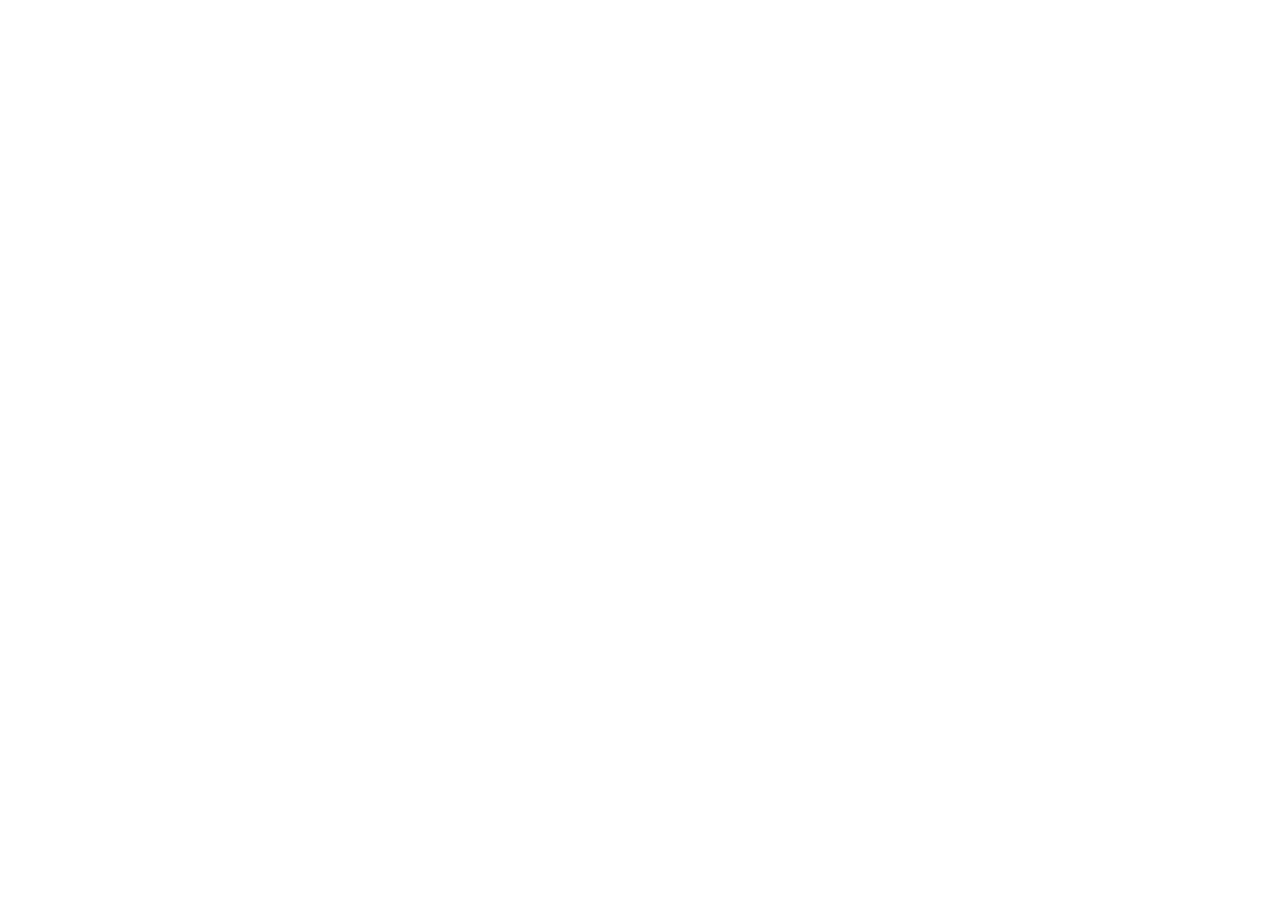
==== index.html @ 2d23b9f7 "Init : création du dépôt, arborescence des fichiers et structure HTML de base" ====
<!DOCTYPE html>
<html lang="fr">
<head> 
    <meta charset="UTF-8"> 
    <meta name="viewport" content="width=device-width, initial-scale=1.0"> 
    <title>AfriTalent — Accueil</title> 

    <!-- Bootstrap 5 via CDN : feuille de style --> 
    <link 
href="https://cdn.jsdelivr.net/npm/bootstrap@5.3.0/dist/css/bootstrap.min.css" 
rel="stylesheet"> 

    <!-- Votre feuille de style personnelle --> 
    <link rel="stylesheet" href="css/style.css">
</head>
<body> 

    <!-- Le contenu de la page sera ajoute ici --> 

    <!-- Bootstrap 5 via CDN : script JavaScript --> 
    <script 
src="https://cdn.jsdelivr.net/npm/bootstrap@5.3.0/dist/js/bootstrap.bundle.min.js"
></script> 

    <!-- Votre script JavaScript --> 
    <script src="js/main.js"></script>

</body>
</html>
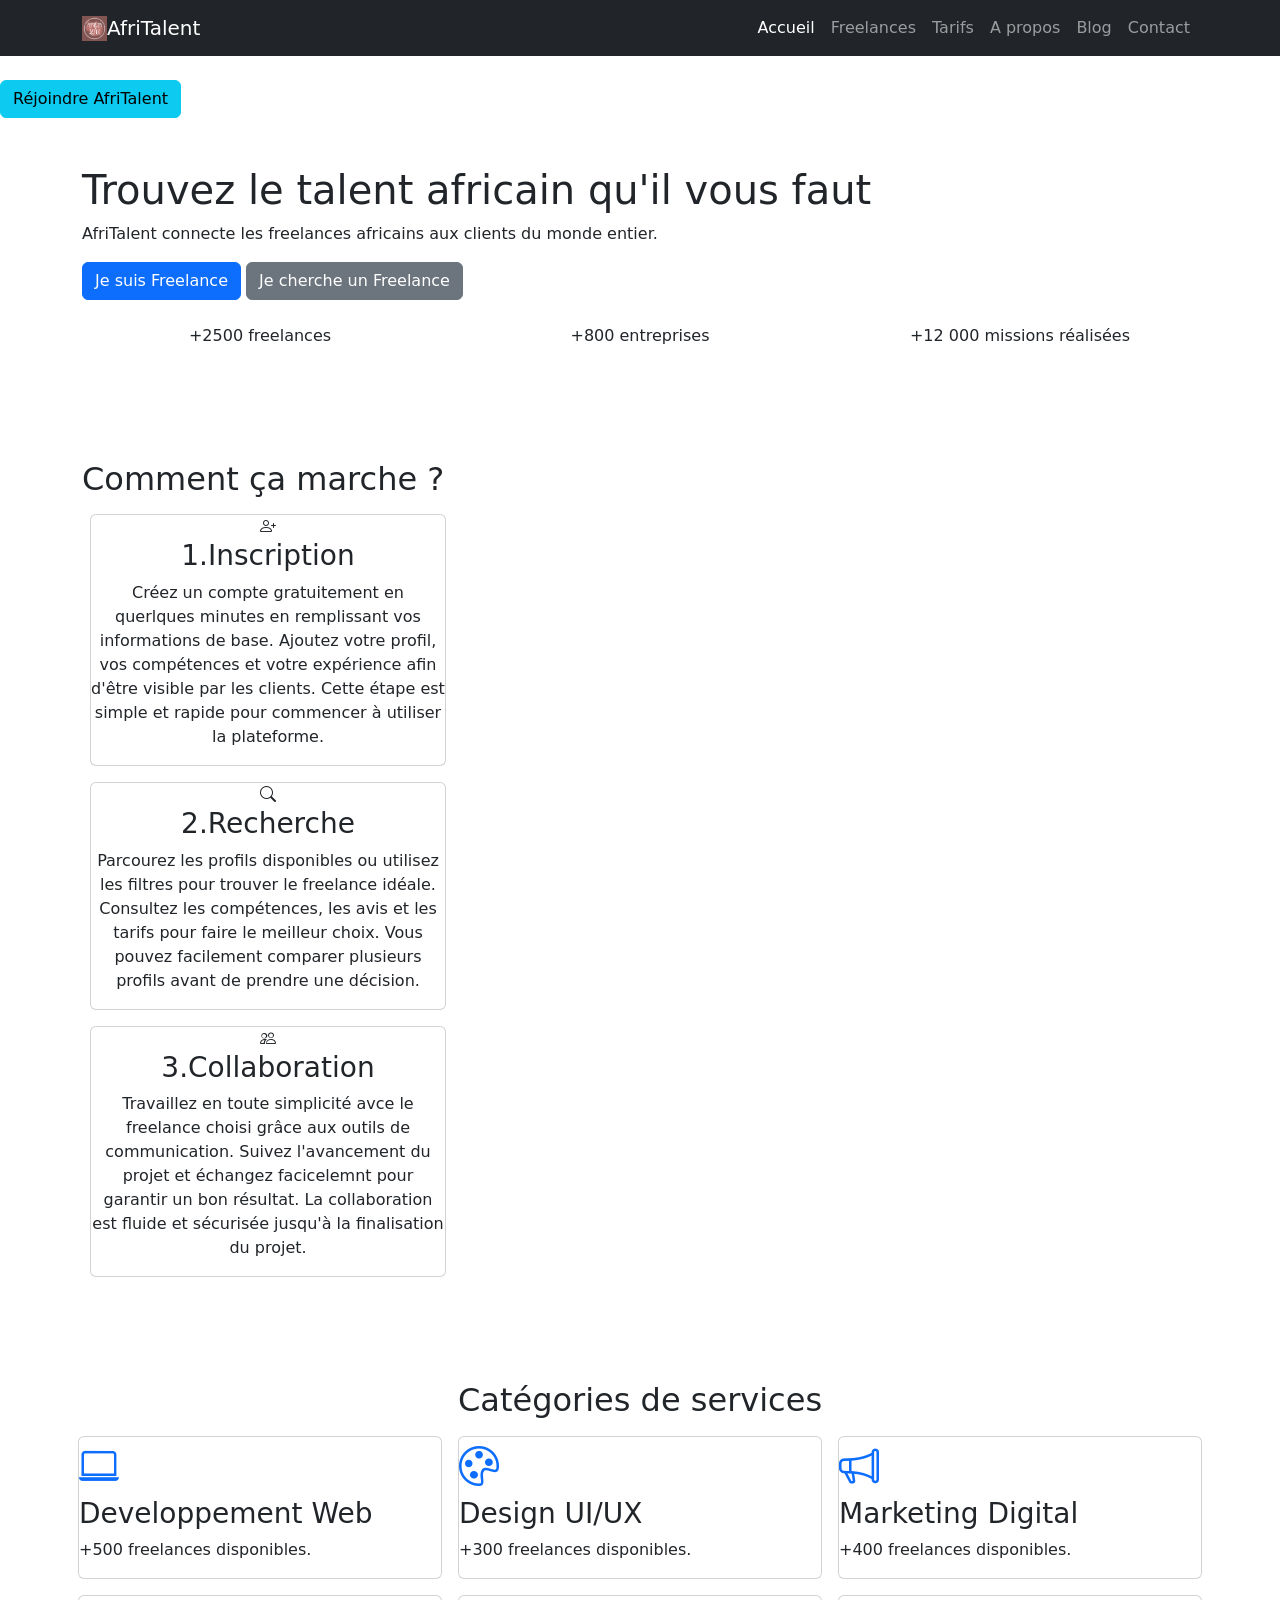
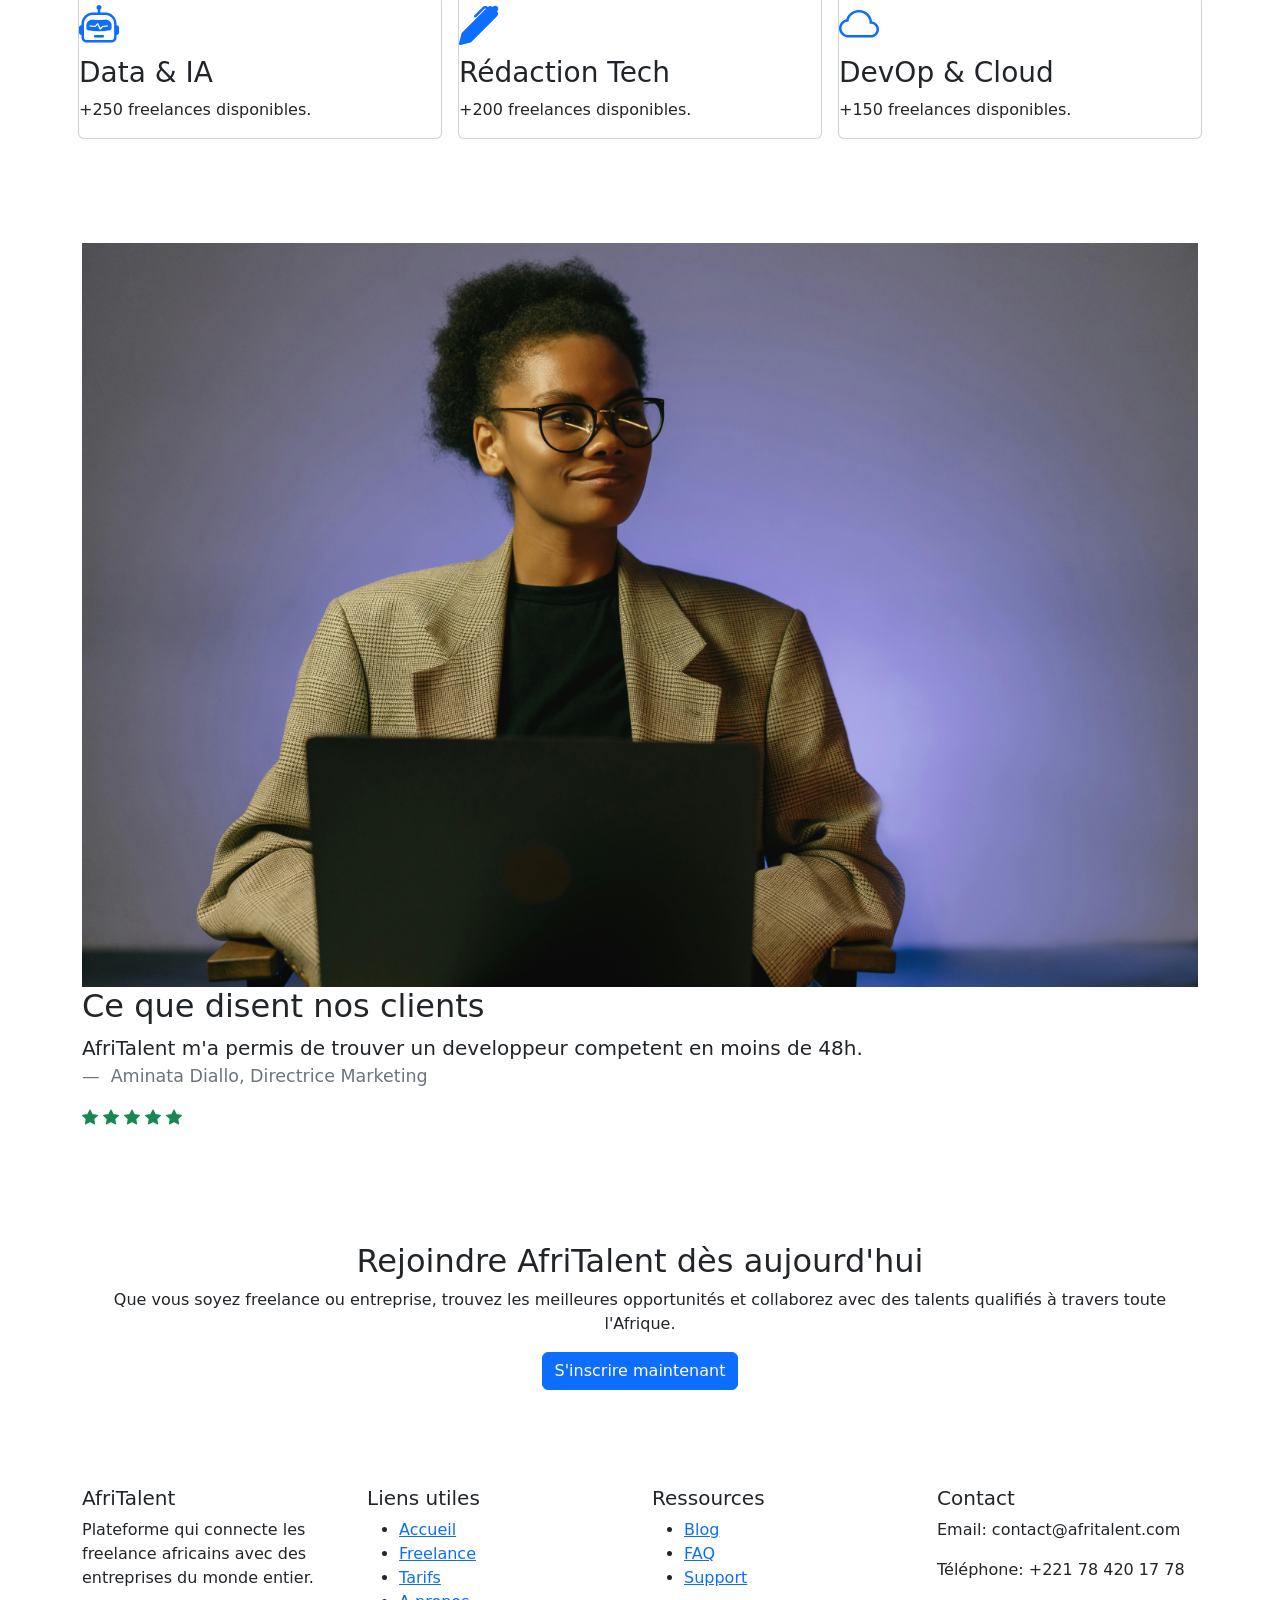
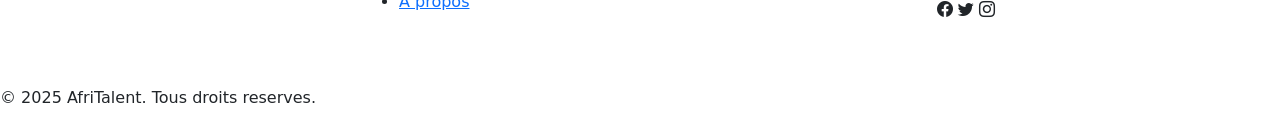
==== commit 57601944: "HTML : structure complète des 5 pages avec sections et contenu texte" ====
--- a/index.html
+++ b/index.html
@@ -9,6 +9,7 @@
     <link 
 href="https://cdn.jsdelivr.net/npm/bootstrap@5.3.0/dist/css/bootstrap.min.css" 
 rel="stylesheet"> 
+<link rel="stylesheet" href="https://cdn.jsdelivr.net/npm/bootstrap-icons@1.13.1/font/bootstrap-icons.min.css">
 
     <!-- Votre feuille de style personnelle --> 
     <link rel="stylesheet" href="css/style.css">
@@ -16,12 +17,295 @@
 <body> 
 
     <!-- Le contenu de la page sera ajoute ici --> 
-
+    <!-- Navigation Bootstrap commune a toutes les pages --> 
+    <header>
+        <nav class="navbar navbar-expand-lg navbar-dark bg-dark"> 
+            <div class="container"> 
+                <img src="images/logo2.png" alt="Logo AfriTalent" width="25">
+                <a class="navbar-brand" href="index.html">AfriTalent</a> 
+                <button class="navbar-toggler" type="button" 
+                    data-bs-toggle="collapse" 
+                    data-bs-target="#navMenu" 
+                    aria-controls="navMenu" 
+                    aria-expanded="false" 
+                    aria-label="Toggle navigation"> 
+                    <span class="navbar-toggler-icon"></span> 
+                </button>
+                <div class="collapse navbar-collapse" id="navMenu"> 
+                    <ul class="navbar-nav ms-auto"> 
+                        <li class="nav-item"><a class="nav-link active" 
+                href="index.html">Accueil</a></li> 
+                        <li class="nav-item"><a class="nav-link" 
+                href="freelances.html">Freelances</a></li> 
+                        <li class="nav-item"><a class="nav-link" 
+                href="tarifs.html">Tarifs</a></li> 
+                        <li class="nav-item"><a class="nav-link" href="about.html">A 
+                propos</a></li>
+                        <li class="nav-item">
+                            <a class="nav-link" href="Blog.html">Blog</a>
+                        </li> 
+                        <li class="nav-item"><a class="nav-link" 
+                href="contact.html">Contact</a></li> 
+                    </ul> 
+                </div> 
+            </div> 
+        </nav><br>
+        <a href="#" class="btn btn-info">Réjoindre AfriTalent</a>
+    </header> 
+    <!-- Contenu principal --> 
+    <main> 
+        <!-- Section Hero : accroche principale --> 
+        <section id="hero"> 
+            <div class="container py-5"> 
+                <h1>Trouvez le talent africain qu'il vous faut</h1> 
+                <p>AfriTalent connecte les freelances africains aux clients du 
+        monde entier.</p> 
+                <!-- <a href="freelances.html" class="btn btn-primary">Decouvrir les talents</a>  -->
+                <a href="#" class="btn btn-primary"> Je suis Freelance</a>
+                <a href="#" class="btn btn-secondary">Je cherche un Freelance</a>
+                <div class="row text-center mt-4">
+                    <div class="col-md-4">
+                        <p>+2500 freelances</p>
+                    </div>
+                    <div class="col-md-4">
+                        <p> +800 entreprises</p>
+                    </div>
+                    <div class="col-md-4">
+                        <p> +12 000 missions réalisées</p>
+                    </div>
+                </div>
+            </div> 
+        </section>
+        <!-- SECTION « COMMENT ÇA MARCHE » -->
+        <section>
+            <div class="container py-5">
+                <h2>Comment ça marche ?</h2>
+                <div classe="row">
+
+                    <div class="col-md-4 p-2">
+                        <div class="card text-center">
+                            <i class="bi bi-person-plus"></i>
+                            <h3>1.Inscription</h3>
+                            <p>
+                                Créez un compte gratuitement en querlques minutes en remplissant vos informations de base.
+                                Ajoutez votre profil, vos compétences et votre expérience afin d'être visible par les clients.
+                                Cette étape est simple et rapide pour commencer à utiliser la plateforme.
+                            </p>
+                        </div>
+                    </div>
+
+                    <div class="col-md-4 p-2">
+                        <div class="card text-center">
+                            <i class="bi bi-search"></i>
+                            <h3>2.Recherche</h3>
+                            <p>
+                                Parcourez les profils disponibles ou utilisez les filtres pour trouver le freelance idéale.
+                                Consultez les compétences, les avis et les tarifs pour faire le meilleur choix.
+                                Vous pouvez facilement comparer plusieurs profils avant de prendre une décision.
+                            </p>
+                        </div>
+                    </div>
+
+                    <div class="col-md-4 p-2">
+                        <div class="card text-center">
+                            <i class="bi bi-people"></i>
+                            <h3>3.Collaboration</h3>
+                            <p>
+                                Travaillez en toute simplicité avce le freelance choisi grâce aux outils de communication.
+                                Suivez l'avancement du projet et échangez facicelemnt pour garantir un bon résultat.
+                                La collaboration est fluide et sécurisée jusqu'à la finalisation du projet.
+                            </p>
+                        </div>
+                    </div>
+
+                </div>
+            </div>
+        </section>
+        <!-- Section Services --> 
+        <section id="services"> 
+            <div class="container py-5"> 
+                <h2 class="text-center">Catégories de services</h2> 
+                <div class="row">
+
+                    <div class="col-md-4 p-2"> 
+                        <div class="card">
+                            <i class="bi bi-laptop fs-1 text-primary"></i>
+                            <h3>Developpement Web</h3> 
+                            <p>+500 freelances disponibles.</p>
+                        </div> 
+                    </div> 
+
+                    <div class="col-md-4 p-2">
+                        <div class="card">
+                            <i class="bi bi-palette fs-1 text-primary"></i>
+                            <h3>Design UI/UX</h3> 
+                            <p>+300 freelances disponibles.</p> 
+                        </div> 
+                    </div> 
+                    
+                    <div class="col-md-4 p-2"> 
+                        <div class="card">
+                            <i class="bi bi-megaphone fs-1 text-primary"></i>
+                            <h3>Marketing Digital</h3> 
+                            <p>+400 freelances disponibles.</p>
+                        </div> 
+                    </div> 
+                    
+                    <div class="col-md-4 p-2"> 
+                        <div class="card">
+                            <i class="bi bi-robot fs-1 text-primary"></i>
+                            <h3>Data & IA</h3> 
+                            <p>+250 freelances disponibles.</p>
+                        </div> 
+                    </div>
+
+                    <div class="col-md-4 p-2"> 
+                        <div class="card">
+                            <i class="bi bi-pen-fill fs-1 text-primary"></i>
+                            <h3>Rédaction Tech</h3> 
+                            <p>+200 freelances disponibles.</p>
+                        </div> 
+                    </div>
+
+                    <div class="col-md-4 p-2"> 
+                        <div class="card">
+                            <i class="bi bi-cloud fs-1 text-primary"></i>
+                            <h3>DevOp & Cloud</h3> 
+                            <p>+150 freelances disponibles.</p>
+                        </div> 
+                    </div>
+
+                </div> 
+            </div> 
+        </section>
+        <!-- Section Temoignages --> 
+        <section id="temoignages"> 
+            <div class="container py-5">
+                <div class="carousel-inner">
+
+                    <div class="carousel-item active">
+                        <img src="images/tmgne1.jpg" alt="Elle est une Directrice de Marketing" width="100%">
+                        <h2>Ce que disent nos clients</h2> 
+                        <blockquote class="blockquote"> 
+                            <p>AfriTalent m'a permis de trouver un developpeur competent en moins de 48h.</p> 
+                            <footer class="blockquote-footer">
+                                Aminata Diallo, Directrice Marketing
+                            </footer> 
+                        </blockquote>
+                        <p>
+                            <i class="bi bi-star-fill text-success"></i>
+                            <i class="bi bi-star-fill text-success"></i>
+                            <i class="bi bi-star-fill text-success"></i>
+                            <i class="bi bi-star-fill text-success"></i>
+                            <i class="bi bi-star-fill text-success"></i>
+                        </p>
+                    </div>
+
+                    <div class="carousel-item">
+                        <img src="images/tmgne2.jpg" alt="Nouveau freelance chez AfriTalent " width="100%"> 
+                        <blockquote class="blockquote"> 
+                            <p>Une excellente plateforme pour trouver des missions.</p> 
+                            <footer class="blockquote-footer">
+                                Moussa Traoré, Freelance
+                            </footer> 
+                        </blockquote>
+                        <p>
+                            <i class="bi bi-star-fill text-success"></i>
+                            <i class="bi bi-star-fill text-success"></i>
+                            <i class="bi bi-star-fill text-success"></i>
+                            <i class="bi bi-star-fill text-success"></i>
+                            <i class="bi bi-star-fill text-success"></i>
+                        </p>
+                    </div>
+
+                    <div class="carousel-item">
+                        <img src="images/tmgne3.jpg" alt="Chef d'entreprise" width="100%"> 
+                        <blockquote class="blockquote"> 
+                            <p>Interface simple et efficace, je recommande vivement.</p> 
+                            <footer class="blockquote-footer">
+                                Fatou Ndiaye, Startup
+                            </footer> 
+                        </blockquote>
+                        <p>
+                            <i class="bi bi-star-fill text-success"></i>
+                            <i class="bi bi-star-fill text-success"></i>
+                            <i class="bi bi-star-fill text-success"></i>
+                            <i class="bi bi-star-fill text-success"></i>
+                            <i class="bi bi-star-fill text-success"></i>
+                        </p>
+                    </div>
+
+                </div>
+            </div> 
+        </section>
+
+        <!-- SECTION APPEL A L'ACTION (CTA) -->
+        <section id="cta">
+            <div class="container py-5 text-center">
+                <h2>Rejoindre AfriTalent dès aujourd'hui </h2>
+                <p>
+                    Que vous soyez freelance ou entreprise, trouvez les meilleures opportunités 
+                    et collaborez avec des talents qualifiés à travers toute l'Afrique.
+                </p>
+                <a href="contact.html" class="btn btn-primary">S'inscrire maintenant</a>
+            </div>
+        </section>
+    </main>
+
+    <!-- Pied de page --> 
+    <footer> 
+        <div class="container py-5">
+            <div class="row">
+
+                <div class="col-md-3">
+                    <h5>AfriTalent</h5>
+                    <p>
+                        Plateforme qui connecte les freelance africains
+                        avec des entreprises du monde entier.
+                    </p>
+                </div>
+
+                <div class="col-md-3">
+                    <h5>Liens utiles</h5>
+                    <ul>
+                        <li><a href="index.html" class="text-primary">Accueil</a></li>
+                        <li><a href="freelances.html"  class="text-primary">Freelance</a></li>
+                        <li><a href="tarifs.html" class="text-primary">Tarifs</a></li>
+                        <li><a href="about.html" class="text-primary">A propos</a></li>
+                    </ul>
+                </div>
+
+                <div class="col-md-3">
+                    <h5>Ressources</h5>
+                    <ul>
+                        <li><a href="#"class="text-primary">Blog</a></li>
+                        <li><a href="#" class="text-primary">FAQ</a></li>
+                        <li><a href="#" class="text-primary">Support</a></li>
+                    </ul>
+                </div>
+
+                <div class="col-md-3">
+                    <h5>Contact</h5>
+                    <p>Email: contact@afritalent.com</p>
+                    <p>Téléphone: +221 78 420 17 78</p>
+                    <p>
+                        <i class="bi bi-facebook"></i>
+                        <i class="bi bi-twitter"></i>
+                        <i class="bi bi-instagram"></i>
+                    </p>
+                </div>
+
+            </div>
+        </div>
+
+        <div> 
+            <p>&copy; 2025 AfriTalent. Tous droits reserves.</p> 
+        </div> 
+    </footer> 
     <!-- Bootstrap 5 via CDN : script JavaScript --> 
     <script 
-src="https://cdn.jsdelivr.net/npm/bootstrap@5.3.0/dist/js/bootstrap.bundle.min.js"
-></script> 
-
+src="https://cdn.jsdelivr.net/npm/bootstrap@5.3.0/dist/js/bootstrap.bundle.min.js">
+</script> 
     <!-- Votre script JavaScript --> 
     <script src="js/main.js"></script>
 
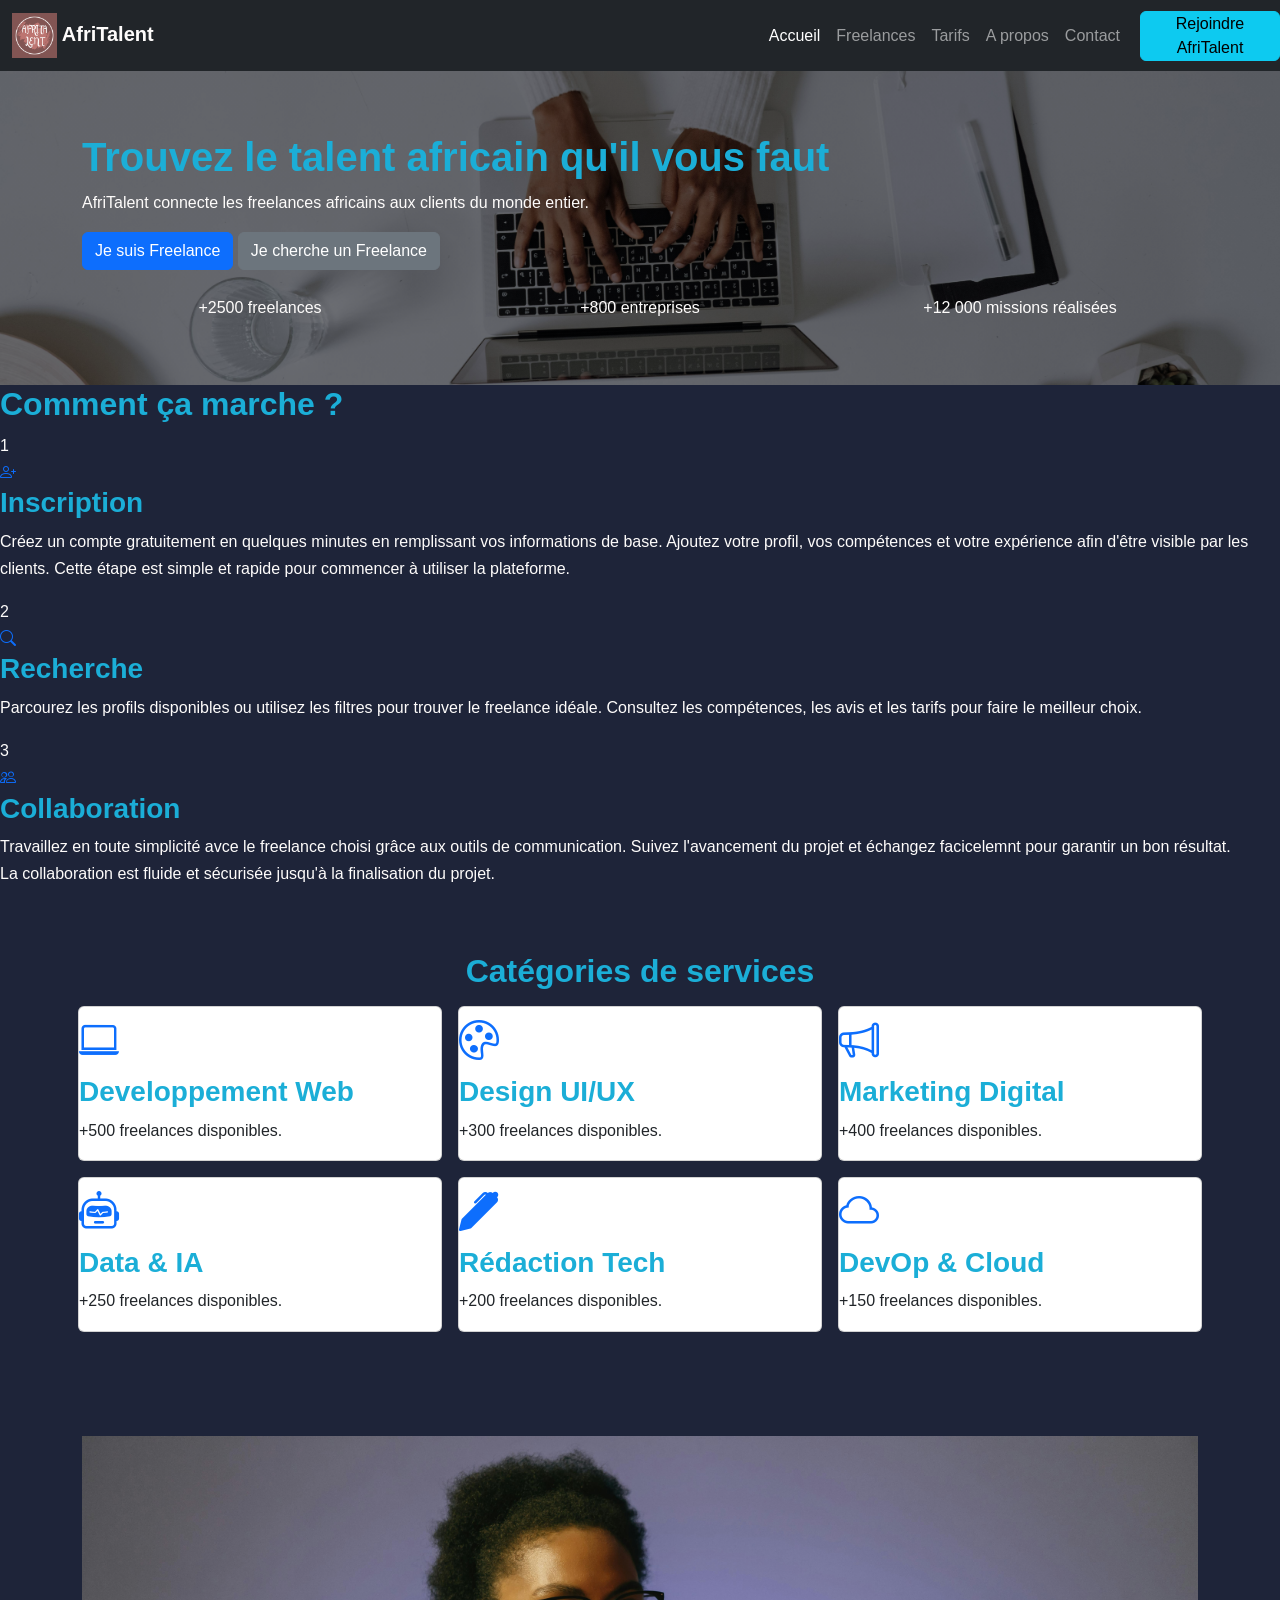
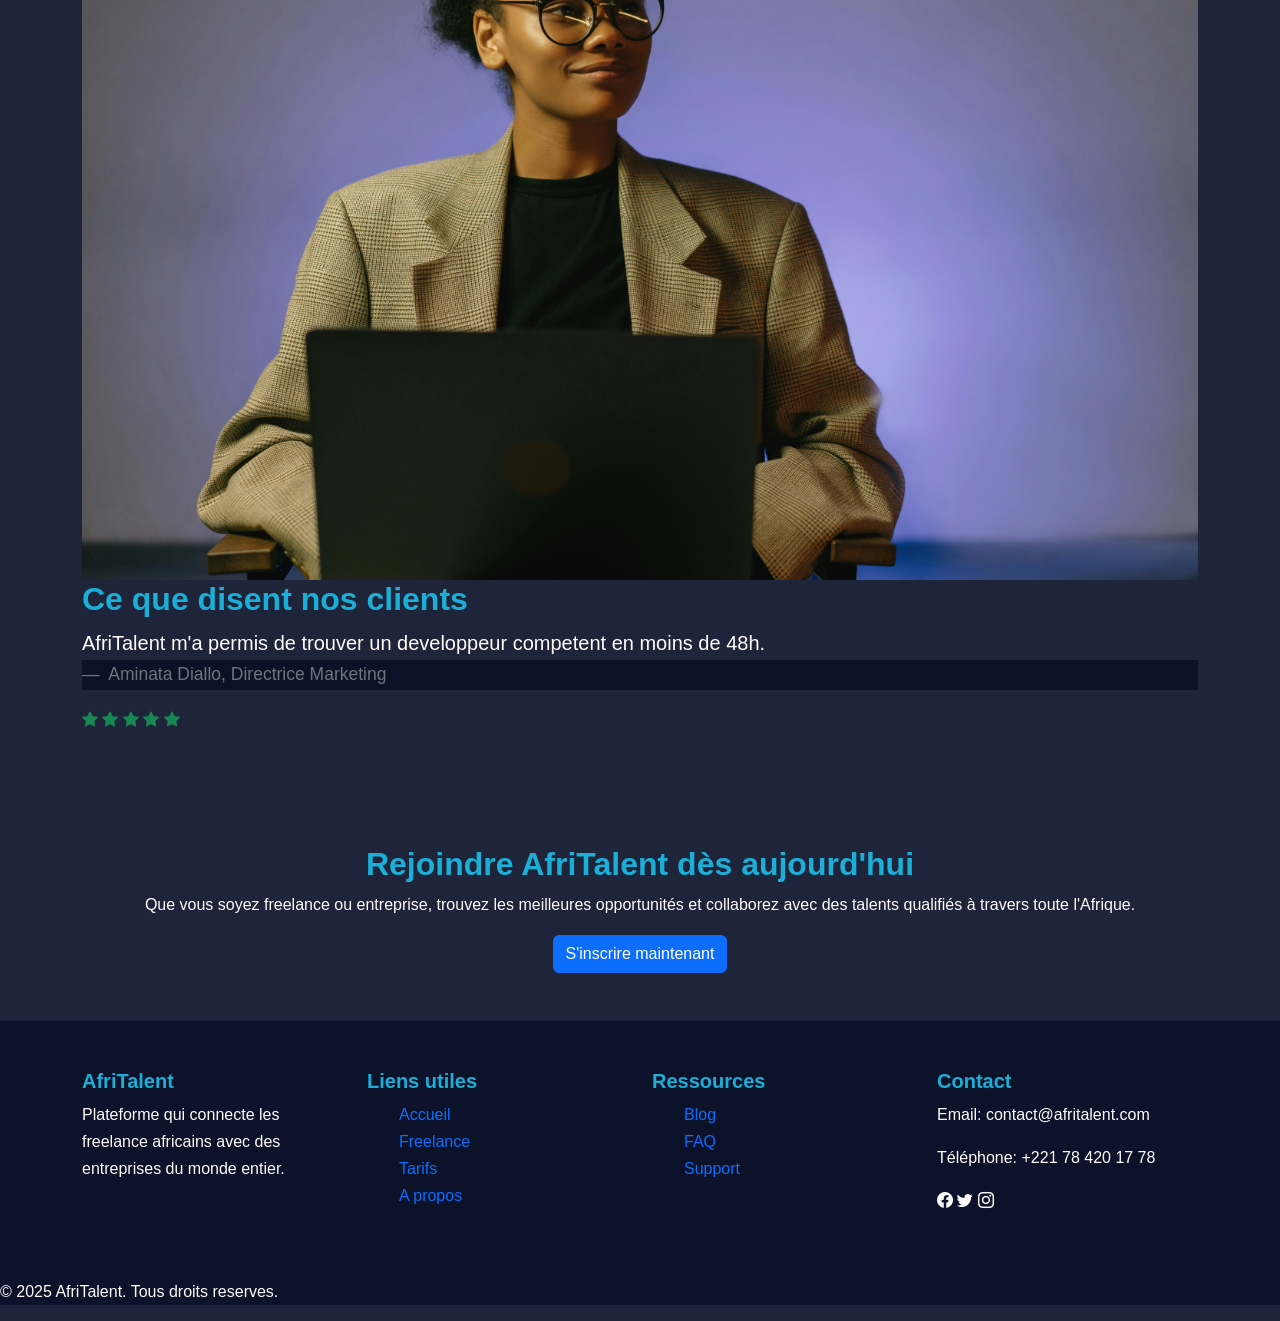
==== commit f38bdc68: "CSS : variables, typographie, layout général et styles de base" ====
--- a/index.html
+++ b/index.html
@@ -13,16 +13,18 @@
 
     <!-- Votre feuille de style personnelle --> 
     <link rel="stylesheet" href="css/style.css">
+    <link rel="preconnect" href="https://fonts.googleapis.com">
 </head>
 <body> 
 
     <!-- Le contenu de la page sera ajoute ici --> 
     <!-- Navigation Bootstrap commune a toutes les pages --> 
-    <header>
-        <nav class="navbar navbar-expand-lg navbar-dark bg-dark"> 
+    <header class="header1">
+        <nav class="navbar navbar-expand-lg navbar-dark bg-dark fixed-top"> 
             <div class="container"> 
-                <img src="images/logo2.png" alt="Logo AfriTalent" width="25">
-                <a class="navbar-brand" href="index.html">AfriTalent</a> 
+                <!-- <img src="images/logo2.png" alt="Logo AfriTalent" width="25"> -->
+                <a class="navbar-brand" href="index.html"><img src="images/logo2.png" alt="Logo AfriTalent" width="45">
+                    AfriTalent</a> 
                 <button class="navbar-toggler" type="button" 
                     data-bs-toggle="collapse" 
                     data-bs-target="#navMenu" 
@@ -41,16 +43,13 @@
                 href="tarifs.html">Tarifs</a></li> 
                         <li class="nav-item"><a class="nav-link" href="about.html">A 
                 propos</a></li>
-                        <li class="nav-item">
-                            <a class="nav-link" href="Blog.html">Blog</a>
-                        </li> 
                         <li class="nav-item"><a class="nav-link" 
                 href="contact.html">Contact</a></li> 
                     </ul> 
                 </div> 
             </div> 
-        </nav><br>
-        <a href="#" class="btn btn-info">Réjoindre AfriTalent</a>
+            <a href="#" class="btn btn-info p-0">Rejoindre AfriTalent</a>
+        </nav>
     </header> 
     <!-- Contenu principal --> 
     <main> 
@@ -77,48 +76,46 @@
             </div> 
         </section>
         <!-- SECTION « COMMENT ÇA MARCHE » -->
-        <section>
-            <div class="container py-5">
-                <h2>Comment ça marche ?</h2>
-                <div classe="row">
-
-                    <div class="col-md-4 p-2">
-                        <div class="card text-center">
-                            <i class="bi bi-person-plus"></i>
-                            <h3>1.Inscription</h3>
-                            <p>
-                                Créez un compte gratuitement en querlques minutes en remplissant vos informations de base.
-                                Ajoutez votre profil, vos compétences et votre expérience afin d'être visible par les clients.
-                                Cette étape est simple et rapide pour commencer à utiliser la plateforme.
-                            </p>
-                        </div>
-                    </div>
-
-                    <div class="col-md-4 p-2">
-                        <div class="card text-center">
-                            <i class="bi bi-search"></i>
-                            <h3>2.Recherche</h3>
-                            <p>
-                                Parcourez les profils disponibles ou utilisez les filtres pour trouver le freelance idéale.
-                                Consultez les compétences, les avis et les tarifs pour faire le meilleur choix.
-                                Vous pouvez facilement comparer plusieurs profils avant de prendre une décision.
-                            </p>
-                        </div>
-                    </div>
-
-                    <div class="col-md-4 p-2">
-                        <div class="card text-center">
-                            <i class="bi bi-people"></i>
-                            <h3>3.Collaboration</h3>
-                            <p>
-                                Travaillez en toute simplicité avce le freelance choisi grâce aux outils de communication.
-                                Suivez l'avancement du projet et échangez facicelemnt pour garantir un bon résultat.
-                                La collaboration est fluide et sécurisée jusqu'à la finalisation du projet.
-                            </p>
-                        </div>
-                    </div>
-
-                </div>
+        <section class="cont1">
+            <h2>Comment ça marche ?</h2>
+            <div class="bento-grid">
+
+                <!-- Carte1 -->
+                <div class="carte1">
+                    <div class="num-card">1</div>
+                    <i class="bi bi-person-plus text-primary"></i>
+                    <h3>Inscription</h3>
+                    <p>
+                        Créez un compte gratuitement  en quelques minutes en remplissant  vos informations de base. 
+                        Ajoutez votre profil, vos compétences  et votre expérience afin  d'être visible par les clients. 
+                        Cette étape est simple et rapide pour commencer à utiliser la plateforme.
+                    </p>
+                </div>
+            
+                <!-- Carte2 -->
+                 <div class="carte2">
+                    <div class="num-card">2</div>
+                    <i class="bi bi-search text-primary"></i>
+                    <h3>Recherche</h3>
+                    <p>
+                        Parcourez les profils disponibles ou utilisez les filtres pour trouver le freelance idéale.
+                        Consultez les compétences, les avis et les tarifs pour faire le meilleur choix.
+                        <!-- Vous pouvez facilement comparer plusieurs profils avant de prendre une décision. -->
+                    </p>
+                </div>
+            
+                <!-- Carte3 -->
+                <div class="carte3">
+                    <div class="num-card">3</div>
+                    <i class="bi bi-people text-primary"></i>
+                    <h3>Collaboration</h3>
+                    <p>
+                        Travaillez en toute simplicité  avce le freelance choisi grâce aux outils de communication.
+                        Suivez l'avancement du projet et échangez facicelemnt pour garantir un bon résultat. <br>
+                        La collaboration est fluide  et sécurisée jusqu'à la finalisation du projet.
+                    </p>
+                </div>
+
             </div>
         </section>
         <!-- Section Services --> 
@@ -128,7 +125,7 @@
                 <div class="row">
 
                     <div class="col-md-4 p-2"> 
-                        <div class="card">
+                        <div class="card service-carte">
                             <i class="bi bi-laptop fs-1 text-primary"></i>
                             <h3>Developpement Web</h3> 
                             <p>+500 freelances disponibles.</p>
@@ -136,7 +133,7 @@
                     </div> 
 
                     <div class="col-md-4 p-2">
-                        <div class="card">
+                        <div class="card service-carte">
                             <i class="bi bi-palette fs-1 text-primary"></i>
                             <h3>Design UI/UX</h3> 
                             <p>+300 freelances disponibles.</p> 
@@ -144,7 +141,7 @@
                     </div> 
                     
                     <div class="col-md-4 p-2"> 
-                        <div class="card">
+                        <div class="card service-carte">
                             <i class="bi bi-megaphone fs-1 text-primary"></i>
                             <h3>Marketing Digital</h3> 
                             <p>+400 freelances disponibles.</p>
@@ -152,7 +149,7 @@
                     </div> 
                     
                     <div class="col-md-4 p-2"> 
-                        <div class="card">
+                        <div class="card service-carte">
                             <i class="bi bi-robot fs-1 text-primary"></i>
                             <h3>Data & IA</h3> 
                             <p>+250 freelances disponibles.</p>
@@ -160,7 +157,7 @@
                     </div>
 
                     <div class="col-md-4 p-2"> 
-                        <div class="card">
+                        <div class="card service-carte">
                             <i class="bi bi-pen-fill fs-1 text-primary"></i>
                             <h3>Rédaction Tech</h3> 
                             <p>+200 freelances disponibles.</p>
@@ -168,7 +165,7 @@
                     </div>
 
                     <div class="col-md-4 p-2"> 
-                        <div class="card">
+                        <div class="card service-carte">
                             <i class="bi bi-cloud fs-1 text-primary"></i>
                             <h3>DevOp & Cloud</h3> 
                             <p>+150 freelances disponibles.</p>
--- a/css/style.css
+++ b/css/style.css
@@ -0,0 +1,144 @@
+/* Page1 */
+
+/* Reset CSS */
+*{
+    margin: 0;
+    padding: 0;
+    box-sizing: border-box;
+}
+
+/* Les variable CSS */
+:root{
+    /* Couleur */
+    --couleur_titre: #1baed7;
+    --couleur_fond: #0a1128ea;
+    --couleur_text: #FEFCFB;
+    /* --couleur_sombre: #ffffff; */
+    /* Police */
+    --titre: 'poppins',sans-serif;
+    --corps: "Roboto", sans-serif;
+    /* Espacement */
+    --espace: 20px;
+}
+
+  /* Style de base  */
+body{
+    font-family: var(--corps);
+    background-color: var(--couleur_fond);
+    color: var(--couleur_text);
+    padding-top: 65px;
+    line-height: 1.7;
+}
+
+/* Layout général */
+/* NAVBAR  */
+.header1{
+    width: 700px;
+}
+.navbar-brand{
+    font-weight: bold;
+    font-size: 20px;
+    color: var(--couleur_text);
+}
+.navbar-nav{
+    align-items: center;
+}
+
+ /* Titre  */
+h1, h2, H3, h4, h5{
+    font-family: var(--titre);
+    color: var(--couleur_titre);
+    font-weight: bold;
+}
+
+/* pied de page  */
+footer{
+    background-color: var(--couleur_fond);
+}
+ul li{
+    list-style: none;
+}
+ul li a{
+    text-decoration: none;
+}
+
+/* SECTION HERO */
+#hero{
+    background-image:linear-gradient(rgba(0, 0, 0, 0.5), rgba(0, 0, 0, 0.5)), url("../images/fond_hero1.jpg");
+    background-size: cover;
+    background-position: center;
+    background-repeat: no-repeat;
+    padding-top: var(--espace);
+    margin-top: var(--espace);
+    width: 100vh;
+    width: 100vw;
+    /* height: 50vw; */
+    margin-top: 0;
+}
+
+/* Page3 */
+/* Section 3 plans tarifaires */
+.carte-plan1, .carte-plan1 a{
+    border: 3px solid var(--couleur_titre);
+    border-radius: var(--espace);
+}
+.carte-plan, .carte-plan a{
+    border-radius: var(--espace);
+}
+
+
+/* Page4 */
+/* Section « Notre Histoire » */
+.h2-hist{
+    padding-top: var(--espace);
+    margin-top: var(--espace);
+}
+.container-hist{
+    display: flex;
+}
+.container-hist img{
+    width: 50%;
+    border-radius: 20px;
+}
+.text-hist {
+    padding-top: 6em;
+    line-height: 2em;
+}
+/* Section « L'équipe »  */
+.a-carte{
+    text-decoration: none;
+}
+.carte-Equipe{
+    border-radius: var(--espace);
+}
+.carte-Equipe img{
+    border-radius: var(--espace);
+}
+/* Section « Nos valeurs » */
+.carte-valeur{
+    border-radius: var(--espace);
+}
+
+/* Page5 */
+/* Section formulaire */
+.cnt-container{
+    display: flex;
+    justify-content: space-around;
+}
+.contact{
+    margin-top: 8em;
+    width: 230px;
+    line-height: 2em;
+}
+.div-form form{
+    width: 210px;
+}
+.div-form input,.sujet-form, .option-form, textarea, .btn-form{
+    width: 18em;
+    border-radius: var(--espace);
+    text-align: center;
+}
+/* Carte Google Maps */
+.carte-iframe{
+    text-align: center;
+}
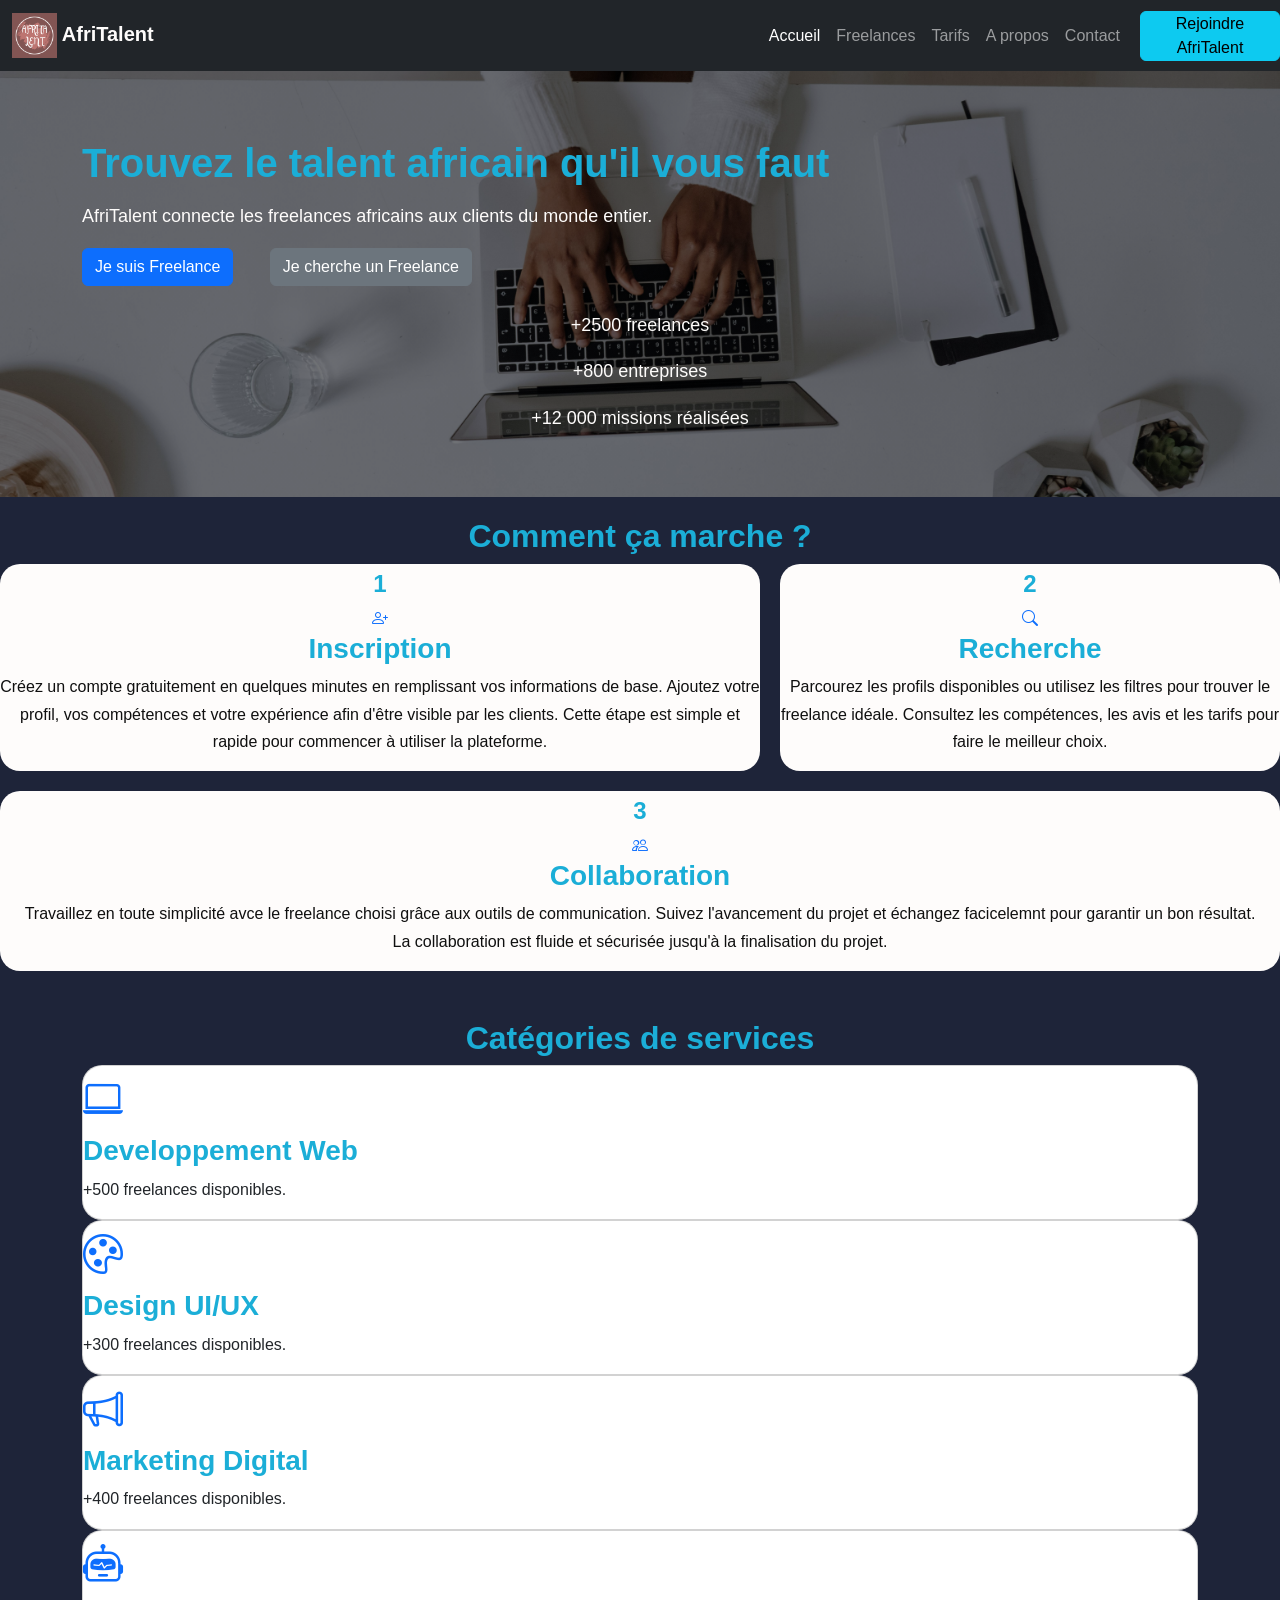
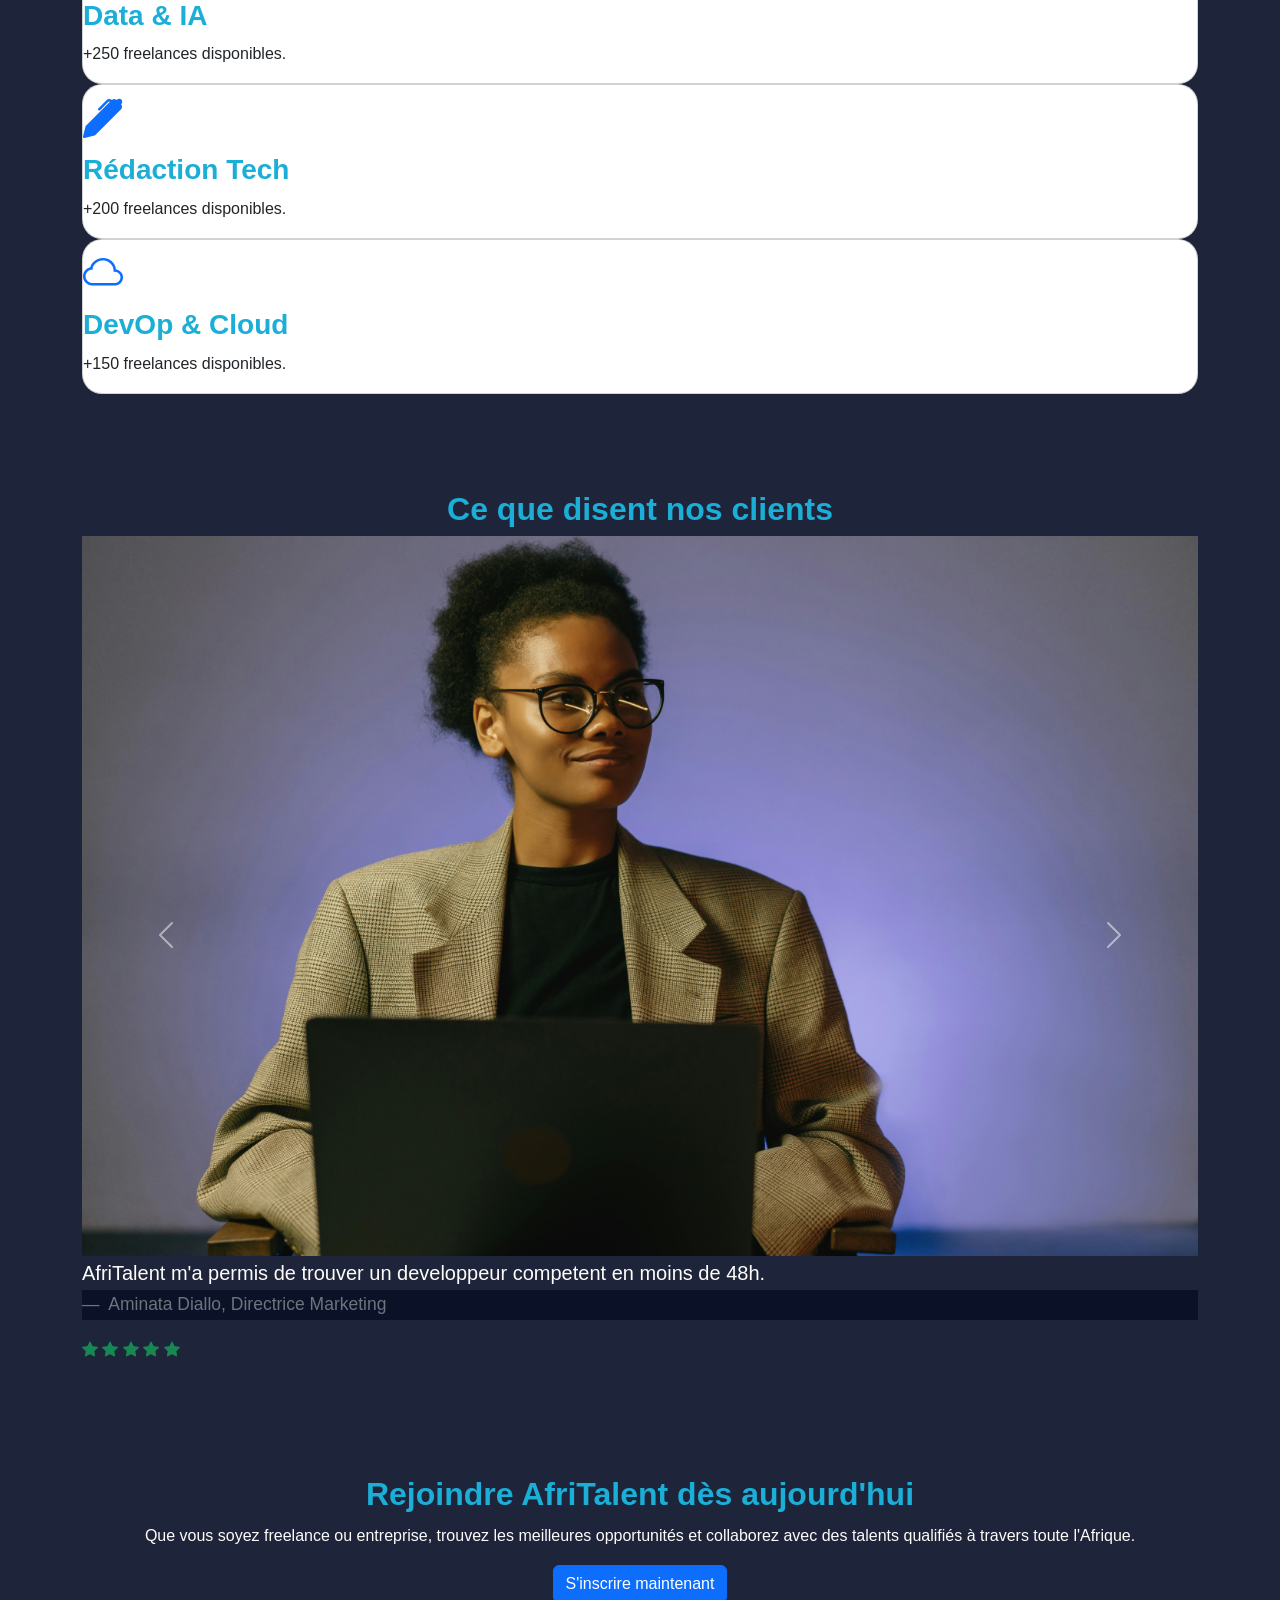
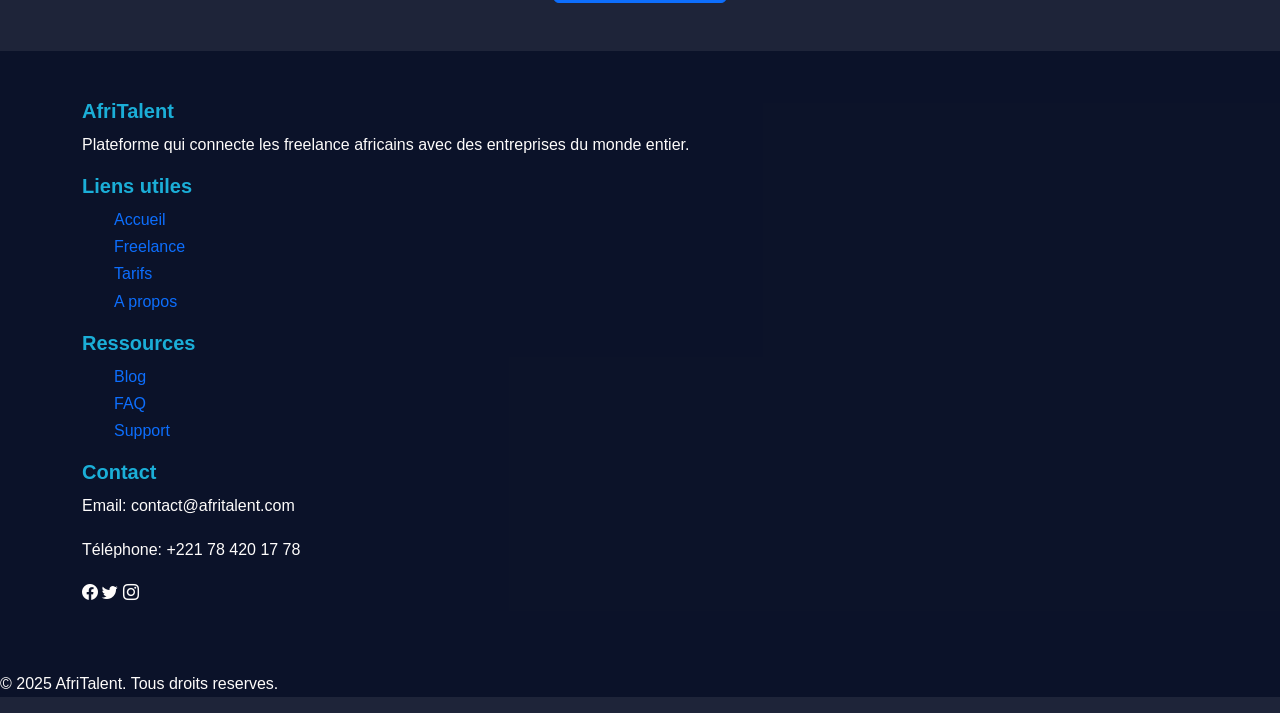
==== commit df565d69: "CSS : Bento Grid, sections hero et catégories, effets hover" ====
--- a/index.html
+++ b/index.html
@@ -60,16 +60,16 @@
                 <p>AfriTalent connecte les freelances africains aux clients du 
         monde entier.</p> 
                 <!-- <a href="freelances.html" class="btn btn-primary">Decouvrir les talents</a>  -->
-                <a href="#" class="btn btn-primary"> Je suis Freelance</a>
-                <a href="#" class="btn btn-secondary">Je cherche un Freelance</a>
-                <div class="row text-center mt-4">
-                    <div class="col-md-4">
+                <a href="#" class="btn-hero1 btn btn-primary"> Je suis Freelance</a>
+                <a href="#" class="btn-hero2 btn btn-secondary">Je cherche un Freelance</a>
+                <div class="row-hero row text-center mt-4">
+                    <div>
                         <p>+2500 freelances</p>
                     </div>
-                    <div class="col-md-4">
+                    <div>
                         <p> +800 entreprises</p>
                     </div>
-                    <div class="col-md-4">
+                    <div>
                         <p> +12 000 missions réalisées</p>
                     </div>
                 </div>
@@ -124,7 +124,7 @@
                 <h2 class="text-center">Catégories de services</h2> 
                 <div class="row">
 
-                    <div class="col-md-4 p-2"> 
+                    <div> 
                         <div class="card service-carte">
                             <i class="bi bi-laptop fs-1 text-primary"></i>
                             <h3>Developpement Web</h3> 
@@ -132,7 +132,7 @@
                         </div> 
                     </div> 
 
-                    <div class="col-md-4 p-2">
+                    <div>
                         <div class="card service-carte">
                             <i class="bi bi-palette fs-1 text-primary"></i>
                             <h3>Design UI/UX</h3> 
@@ -140,7 +140,7 @@
                         </div> 
                     </div> 
                     
-                    <div class="col-md-4 p-2"> 
+                    <div> 
                         <div class="card service-carte">
                             <i class="bi bi-megaphone fs-1 text-primary"></i>
                             <h3>Marketing Digital</h3> 
@@ -148,7 +148,7 @@
                         </div> 
                     </div> 
                     
-                    <div class="col-md-4 p-2"> 
+                    <div> 
                         <div class="card service-carte">
                             <i class="bi bi-robot fs-1 text-primary"></i>
                             <h3>Data & IA</h3> 
@@ -156,7 +156,7 @@
                         </div> 
                     </div>
 
-                    <div class="col-md-4 p-2"> 
+                    <div> 
                         <div class="card service-carte">
                             <i class="bi bi-pen-fill fs-1 text-primary"></i>
                             <h3>Rédaction Tech</h3> 
@@ -164,7 +164,7 @@
                         </div> 
                     </div>
 
-                    <div class="col-md-4 p-2"> 
+                    <div> 
                         <div class="card service-carte">
                             <i class="bi bi-cloud fs-1 text-primary"></i>
                             <h3>DevOp & Cloud</h3> 
@@ -177,62 +177,72 @@
         </section>
         <!-- Section Temoignages --> 
         <section id="temoignages"> 
-            <div class="container py-5">
-                <div class="carousel-inner">
-
-                    <div class="carousel-item active">
-                        <img src="images/tmgne1.jpg" alt="Elle est une Directrice de Marketing" width="100%">
-                        <h2>Ce que disent nos clients</h2> 
-                        <blockquote class="blockquote"> 
-                            <p>AfriTalent m'a permis de trouver un developpeur competent en moins de 48h.</p> 
-                            <footer class="blockquote-footer">
-                                Aminata Diallo, Directrice Marketing
-                            </footer> 
-                        </blockquote>
-                        <p>
-                            <i class="bi bi-star-fill text-success"></i>
-                            <i class="bi bi-star-fill text-success"></i>
-                            <i class="bi bi-star-fill text-success"></i>
-                            <i class="bi bi-star-fill text-success"></i>
-                            <i class="bi bi-star-fill text-success"></i>
-                        </p>
-                    </div>
-
-                    <div class="carousel-item">
-                        <img src="images/tmgne2.jpg" alt="Nouveau freelance chez AfriTalent " width="100%"> 
-                        <blockquote class="blockquote"> 
-                            <p>Une excellente plateforme pour trouver des missions.</p> 
-                            <footer class="blockquote-footer">
-                                Moussa Traoré, Freelance
-                            </footer> 
-                        </blockquote>
-                        <p>
-                            <i class="bi bi-star-fill text-success"></i>
-                            <i class="bi bi-star-fill text-success"></i>
-                            <i class="bi bi-star-fill text-success"></i>
-                            <i class="bi bi-star-fill text-success"></i>
-                            <i class="bi bi-star-fill text-success"></i>
-                        </p>
-                    </div>
-
-                    <div class="carousel-item">
-                        <img src="images/tmgne3.jpg" alt="Chef d'entreprise" width="100%"> 
-                        <blockquote class="blockquote"> 
-                            <p>Interface simple et efficace, je recommande vivement.</p> 
-                            <footer class="blockquote-footer">
-                                Fatou Ndiaye, Startup
-                            </footer> 
-                        </blockquote>
-                        <p>
-                            <i class="bi bi-star-fill text-success"></i>
-                            <i class="bi bi-star-fill text-success"></i>
-                            <i class="bi bi-star-fill text-success"></i>
-                            <i class="bi bi-star-fill text-success"></i>
-                            <i class="bi bi-star-fill text-success"></i>
-                        </p>
-                    </div>
-
-                </div>
+            <div class="cnt-tmgne container py-5">
+                <div id="carouselTemoigne" class="carousel slide" data-bs-ride="carousel">
+                    <h2 class="text-center">Ce que disent nos clients</h2>
+                    <div class="carousel-inner">
+    
+                        <div class="carousel-item active">
+                            <img src="images/tmgne1.jpg" class="carousel-img" alt="Elle est une Directrice de Marketing"> 
+                            <blockquote class="blockquote"> 
+                                <p>AfriTalent m'a permis de trouver un developpeur competent en moins de 48h.</p> 
+                                <footer class="blockquote-footer">
+                                    Aminata Diallo, Directrice Marketing
+                                </footer> 
+                            </blockquote>
+                            <p>
+                                <i class="bi bi-star-fill text-success"></i>
+                                <i class="bi bi-star-fill text-success"></i>
+                                <i class="bi bi-star-fill text-success"></i>
+                                <i class="bi bi-star-fill text-success"></i>
+                                <i class="bi bi-star-fill text-success"></i>
+                            </p>
+                        </div>
+    
+                        <div class="carousel-item">
+                            <img src="images/tmgne2.jpg" class="carousel-img" alt="Nouveau freelance chez AfriTalent "> 
+                            <blockquote class="blockquote"> 
+                                <p>Une excellente plateforme pour trouver des missions.</p> 
+                                <footer class="blockquote-footer">
+                                    Moussa Traoré, Freelance
+                                </footer> 
+                            </blockquote>
+                            <p>
+                                <i class="bi bi-star-fill text-success"></i>
+                                <i class="bi bi-star-fill text-success"></i>
+                                <i class="bi bi-star-fill text-success"></i>
+                                <i class="bi bi-star-fill text-success"></i>
+                                <i class="bi bi-star-fill text-success"></i>
+                            </p>
+                        </div>
+    
+                        <div class="carousel-item">
+                            <img src="images/tmgne3.jpg" class="carousel-img" alt="Chef d'entreprise"> 
+                            <blockquote class="blockquote"> 
+                                <p>Interface simple et efficace, je recommande vivement.</p> 
+                                <footer class="blockquote-footer">
+                                    Fatou Ndiaye, Startup
+                                </footer> 
+                            </blockquote>
+                            <p>
+                                <i class="bi bi-star-fill text-success"></i>
+                                <i class="bi bi-star-fill text-success"></i>
+                                <i class="bi bi-star-fill text-success"></i>
+                                <i class="bi bi-star-fill text-success"></i>
+                                <i class="bi bi-star-fill text-success"></i>
+                            </p>
+                        </div>
+
+                    </div>
+                    <button class="carousel-control-prev" type="button" data-bs-target="#carouselTemoigne" data-bs-slide="prev">
+                      <span class="carousel-control-prev-icon" aria-hidden="true"></span>
+                      <span class="visually-hidden">Previous</span>
+                    </button>
+                    <button class="carousel-control-next" type="button" data-bs-target="#carouselTemoigne" data-bs-slide="next">
+                      <span class="carousel-control-next-icon" aria-hidden="true"></span>
+                      <span class="visually-hidden">Next</span>
+                    </button>
+                </div> 
             </div> 
         </section>
 
@@ -254,7 +264,7 @@
         <div class="container py-5">
             <div class="row">
 
-                <div class="col-md-3">
+                <div>
                     <h5>AfriTalent</h5>
                     <p>
                         Plateforme qui connecte les freelance africains
@@ -262,7 +272,7 @@
                     </p>
                 </div>
 
-                <div class="col-md-3">
+                <div>
                     <h5>Liens utiles</h5>
                     <ul>
                         <li><a href="index.html" class="text-primary">Accueil</a></li>
@@ -272,7 +282,7 @@
                     </ul>
                 </div>
 
-                <div class="col-md-3">
+                <div>
                     <h5>Ressources</h5>
                     <ul>
                         <li><a href="#"class="text-primary">Blog</a></li>
@@ -281,7 +291,7 @@
                     </ul>
                 </div>
 
-                <div class="col-md-3">
+                <div>
                     <h5>Contact</h5>
                     <p>Email: contact@afritalent.com</p>
                     <p>Téléphone: +221 78 420 17 78</p>
--- a/css/style.css
+++ b/css/style.css
@@ -43,6 +43,10 @@
 .navbar-nav{
     align-items: center;
 }
+.nav-link:hover{
+    color: var(--couleur_titre);
+    transform: scale(1.06);
+}
 
  /* Titre  */
 h1, h2, H3, h4, h5{
@@ -69,11 +73,122 @@
     background-position: center;
     background-repeat: no-repeat;
     padding-top: var(--espace);
-    margin-top: var(--espace);
-    width: 100vh;
+    /* margin-top: var(--espace); */
+    width: 100%;
+    margin-top: 0;
+}
+/* Typographie expresisive */
+#hero h1{
+    font-size: 40px;
+    line-height: 1.5;
+}
+#hero p{
+    font-size: 18px;
+}
+#hero{
+    margin-bottom: var(--espace);
+}
+#hero .btn-hero1, .btn-hero2{
+    font-weight: 500;
+}
+#hero .btn-hero1{
+    margin-right: 2em;
+}
+.btn-hero1:hover, .btn-hero2:hover{
+    transform: scale(1.05);
+}
+.row-hero div{
+    font-size: 18px;
+}
+
+
+/* SECTION « COMMENT ÇA MARCHE » */
+.cont1{
+    text-align: center;
+    /* width: 100vw; */
+}
+.bento-grid{
+    display: grid;
+    grid-template-columns: repeat(5, 1fr);
+    /* grid-template-rows: repeat(1, 300px); */
+    gap: var(--espace);
+    /* justify-items: center; */
+    width: 100%;
+    /* height: 100%; */
+}
+.carte1, .carte2, .carte3{
+    background: var(--couleur_text);
+    color: rgba(0, 0, 0, 0.941);
+    border-radius: 20px;
+    text-align: center;
+    transition: all 0.03s ease;
+    cursor: pointer;
+    /* width: 200px; */
+    /* height: 100%; */
+}
+.num-card{
+    font-weight: bold;
+    font-size: 1.5rem;
+    color: var(--couleur_titre);
+}
+.carte1{
+    /* grid-row: 1 / 1; */
+    grid-column: 1 / 4;
+}
+.carte2{
+    grid-row: 1 / 1;
+    grid-column: 4 / 6;
+}
+.carte3{
+    grid-row: 2 / 2;
+    grid-column: 1 / 6;
+}
+.carte1:hover, .carte2:hover, .carte3:hover{
+    transform: translateY(-8px);
+    background-color: var(--couleur_fond);
+    color: var(--couleur_text);
+    box-shadow: 0 10px 25px rgba(0, 0, 0, 0.13);
+}
+/* Section Services */
+.service-carte{
+    transition: all 0.6s ease;
+    cursor: pointer;
+    border-radius: var(--espace);
+}
+.service-carte:hover{
+    transform: translateY(-10px);
+    background-color: var(--couleur_fond);
+    color: var(--couleur_text);
+    box-shadow: 0 10px 25px rgba(0, 0, 0, 0.2);
+}
+
+/* Section Temoignages */
+#temoignages{
     width: 100vw;
-    /* height: 50vw; */
-    margin-top: 0;
+}
+.cnt-tmgne{
+    width: 100%;
+}
+/* .carousel-item{
+    width: 450px;
+} */
+ .carousel-img{
+    height: 80vh;
+    width: 100%;
+    /* border-radius: 15%; */
+    object-fit: cover;
+ }
+/* Section Services */
+.service-carte{
+    transition: all 0.3s ease;
+    cursor: pointer;
+    border-radius: var(--espace);
+}
+.service-carte:hover{
+    transform: translateY(-8px);
+    background-color: var(--couleur_fond);
+    color: var(--couleur_text);
+    box-shadow: 0 10px 25px rgba(0, 0, 0, 0.2);
 }
 
 /* Page3 */
@@ -118,6 +233,35 @@
 .carte-valeur{
     border-radius: var(--espace);
 }
+/* Section « Chiffres clés » */
+.chiffres-grid{
+    display: grid;
+    /* grid-template-rows: repeat(1,100px); */
+    grid-template-columns: repeat(5, 1fr);
+    gap: var(--espace);
+    text-align: center;
+}
+.chifres-carte1, .chifres-carte2, .chifres-carte3, .chifres-carte4{
+    background-color: var(--couleur_text);
+    color: var(--couleur_fond);
+    border-radius: 15px;
+}
+.chifres-carte1{
+    grid-column: 1/3;
+}
+.chifres-carte2{
+    grid-row: 1/2;
+    grid-column: 3/6;
+}
+.chifres-carte3{
+    /* grid-column: 1/3; */
+    grid-row: 2/5;
+}
+.chifres-carte4{
+    grid-column: 2/5;
+    grid-row: 2/5;
+}
+
 
 /* Page5 */
 /* Section formulaire */
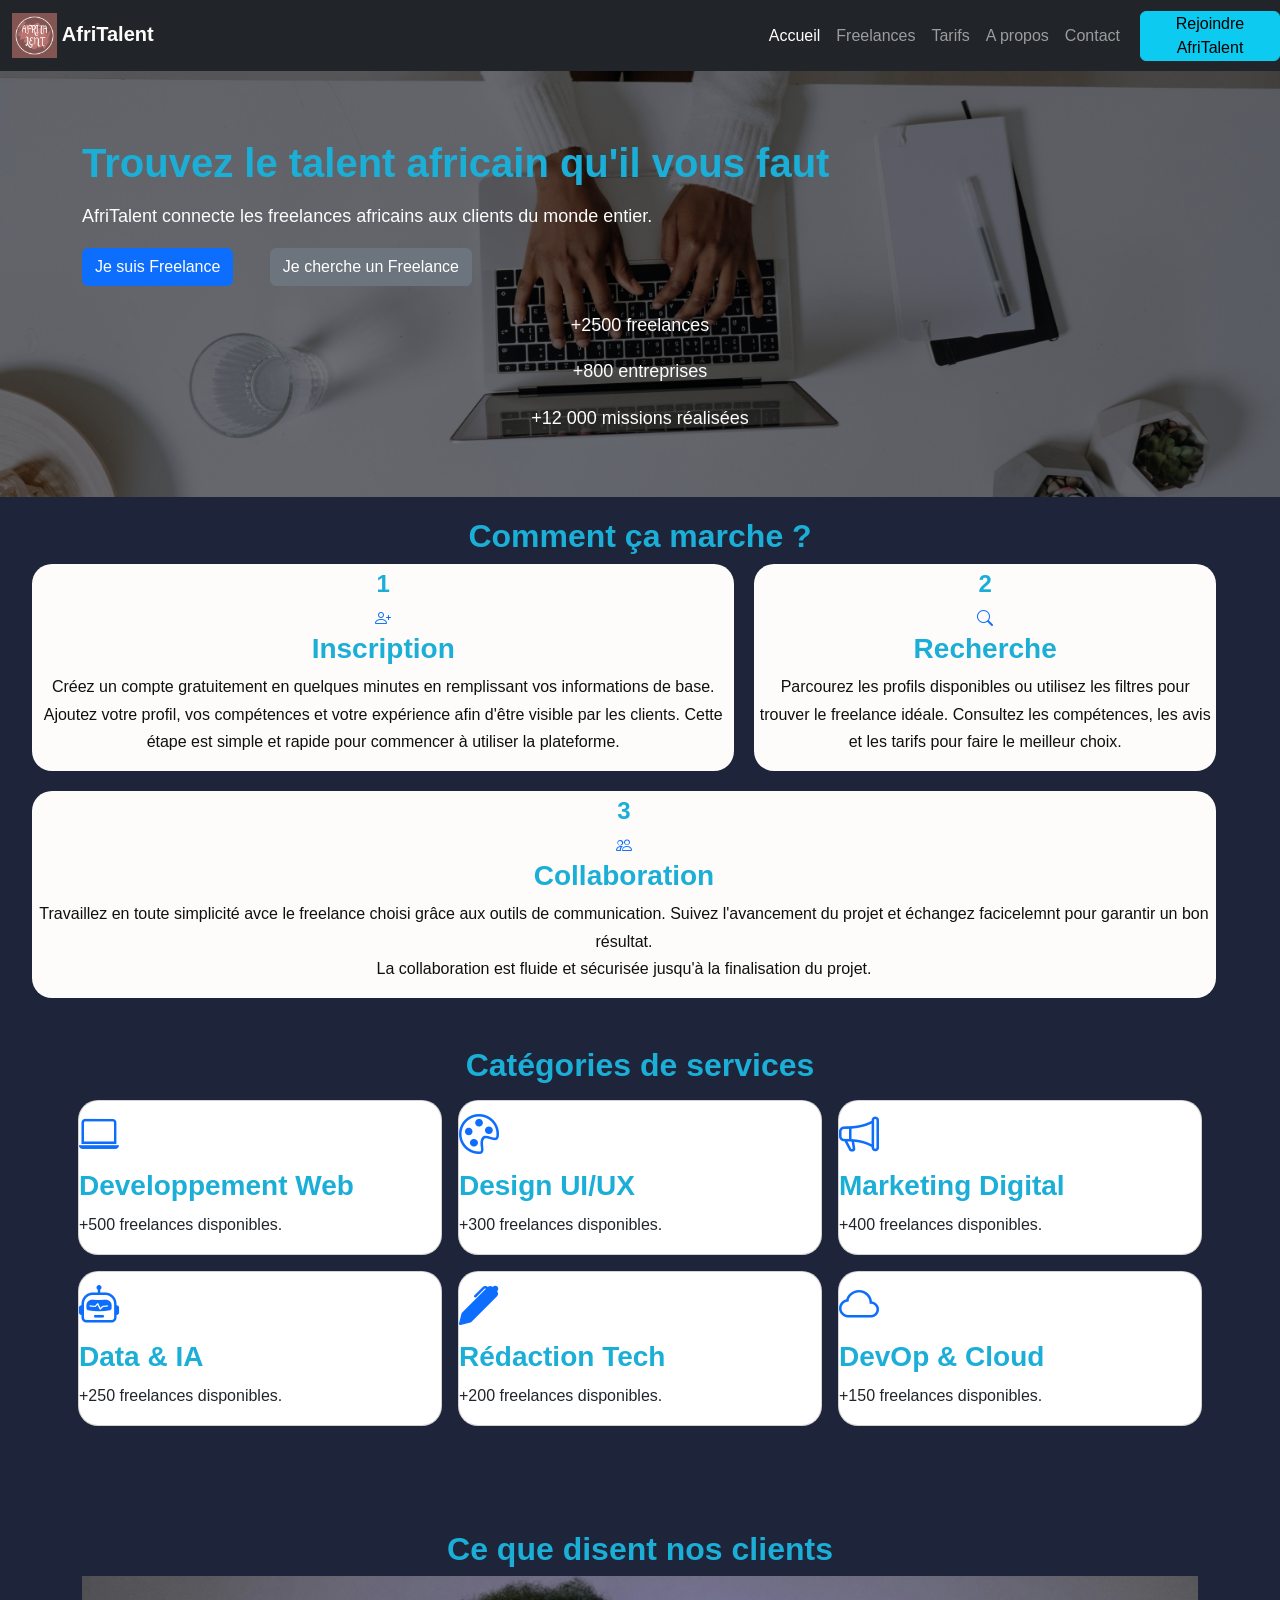
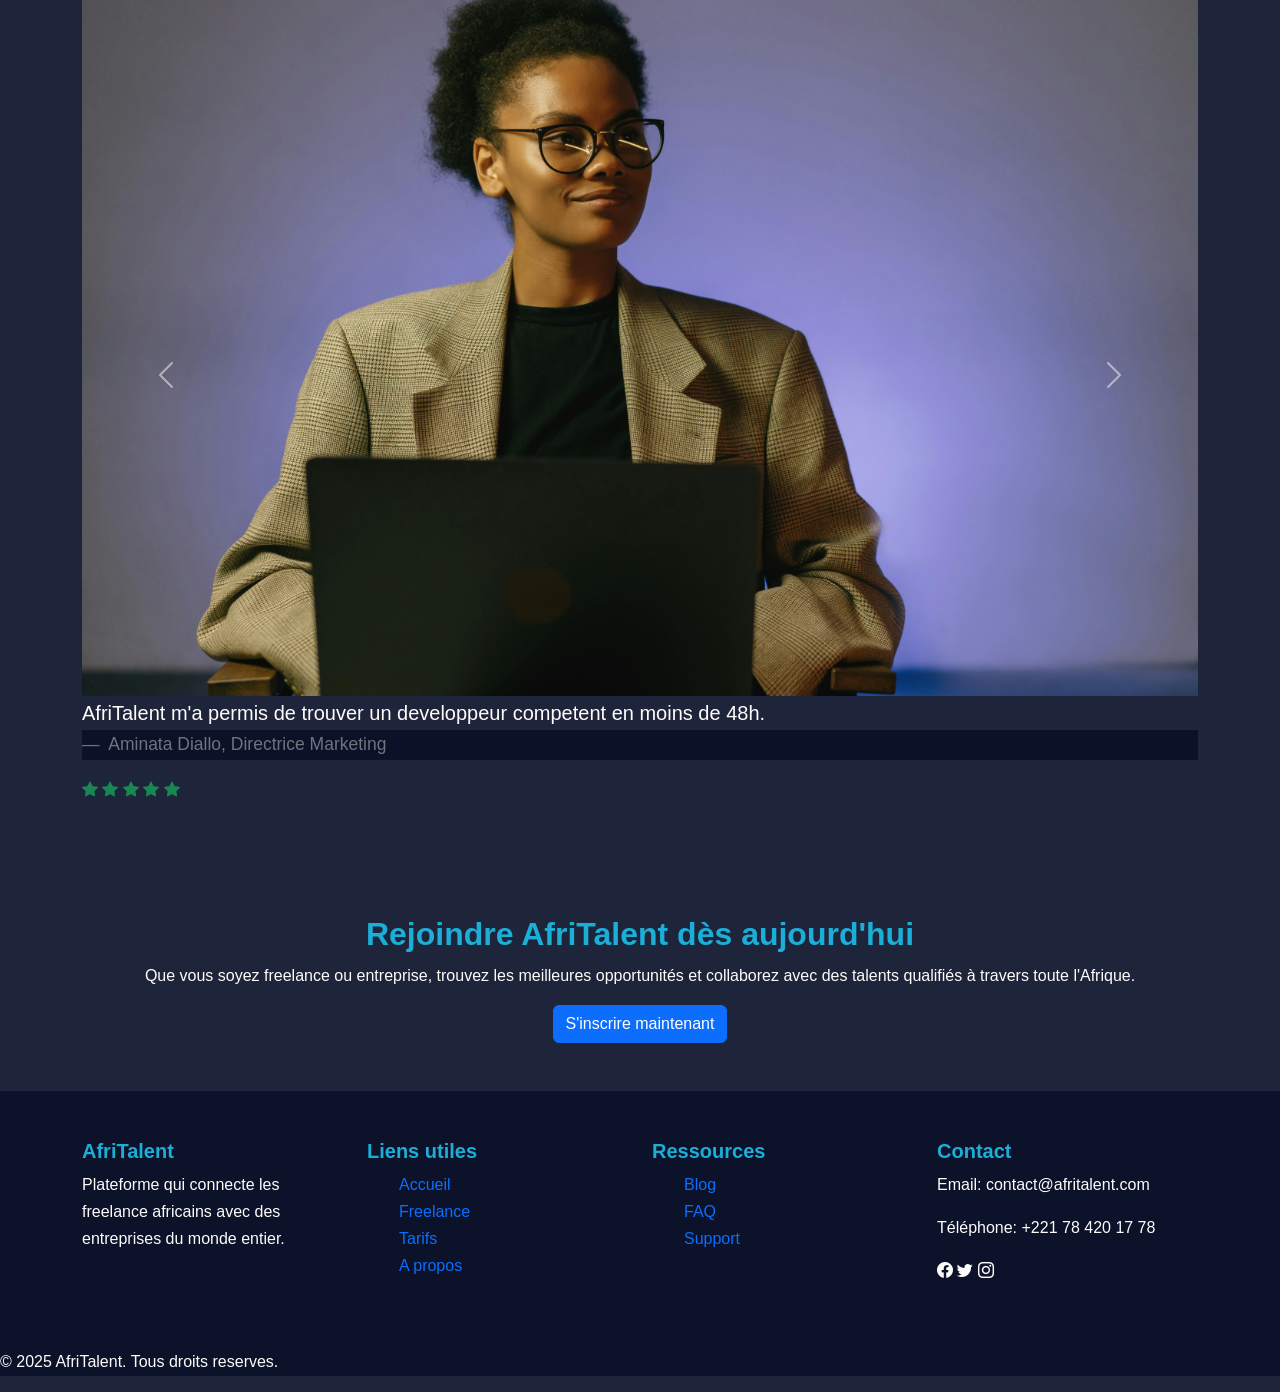
==== commit b241c4e4: "CSS : responsive design mobile et tablette, media queries" ====
--- a/index.html
+++ b/index.html
@@ -7,9 +7,9 @@
 
     <!-- Bootstrap 5 via CDN : feuille de style --> 
     <link 
-href="https://cdn.jsdelivr.net/npm/bootstrap@5.3.0/dist/css/bootstrap.min.css" 
-rel="stylesheet"> 
-<link rel="stylesheet" href="https://cdn.jsdelivr.net/npm/bootstrap-icons@1.13.1/font/bootstrap-icons.min.css">
+    href="https://cdn.jsdelivr.net/npm/bootstrap@5.3.0/dist/css/bootstrap.min.css" 
+    rel="stylesheet"> 
+    <link rel="stylesheet" href="https://cdn.jsdelivr.net/npm/bootstrap-icons@1.13.1/font/bootstrap-icons.min.css">
 
     <!-- Votre feuille de style personnelle --> 
     <link rel="stylesheet" href="css/style.css">
@@ -78,7 +78,7 @@
         <!-- SECTION « COMMENT ÇA MARCHE » -->
         <section class="cont1">
             <h2>Comment ça marche ?</h2>
-            <div class="bento-grid">
+            <div class="bento-grid text-center">
 
                 <!-- Carte1 -->
                 <div class="carte1">
@@ -122,9 +122,9 @@
         <section id="services"> 
             <div class="container py-5"> 
                 <h2 class="text-center">Catégories de services</h2> 
-                <div class="row">
-
-                    <div> 
+                <div class="row Section Services-row">
+
+                    <div class="col-md-4 p-2"> 
                         <div class="card service-carte">
                             <i class="bi bi-laptop fs-1 text-primary"></i>
                             <h3>Developpement Web</h3> 
@@ -132,7 +132,7 @@
                         </div> 
                     </div> 
 
-                    <div>
+                    <div class="col-md-4 p-2">
                         <div class="card service-carte">
                             <i class="bi bi-palette fs-1 text-primary"></i>
                             <h3>Design UI/UX</h3> 
@@ -140,7 +140,7 @@
                         </div> 
                     </div> 
                     
-                    <div> 
+                    <div class="col-md-4 p-2"> 
                         <div class="card service-carte">
                             <i class="bi bi-megaphone fs-1 text-primary"></i>
                             <h3>Marketing Digital</h3> 
@@ -148,7 +148,7 @@
                         </div> 
                     </div> 
                     
-                    <div> 
+                    <div class="col-md-4 p-2"> 
                         <div class="card service-carte">
                             <i class="bi bi-robot fs-1 text-primary"></i>
                             <h3>Data & IA</h3> 
@@ -156,7 +156,7 @@
                         </div> 
                     </div>
 
-                    <div> 
+                    <div class="col-md-4 p-2"> 
                         <div class="card service-carte">
                             <i class="bi bi-pen-fill fs-1 text-primary"></i>
                             <h3>Rédaction Tech</h3> 
@@ -164,7 +164,7 @@
                         </div> 
                     </div>
 
-                    <div> 
+                    <div class="col-md-4 p-2"> 
                         <div class="card service-carte">
                             <i class="bi bi-cloud fs-1 text-primary"></i>
                             <h3>DevOp & Cloud</h3> 
@@ -262,9 +262,9 @@
     <!-- Pied de page --> 
     <footer> 
         <div class="container py-5">
-            <div class="row">
-
-                <div>
+            <div class="row-footer row">
+
+                <div class="dv1 col-md-3">
                     <h5>AfriTalent</h5>
                     <p>
                         Plateforme qui connecte les freelance africains
@@ -272,7 +272,7 @@
                     </p>
                 </div>
 
-                <div>
+                <div class="dv2 col-md-3">
                     <h5>Liens utiles</h5>
                     <ul>
                         <li><a href="index.html" class="text-primary">Accueil</a></li>
@@ -282,7 +282,7 @@
                     </ul>
                 </div>
 
-                <div>
+                <div class="dv3 col-md-3">
                     <h5>Ressources</h5>
                     <ul>
                         <li><a href="#"class="text-primary">Blog</a></li>
@@ -291,7 +291,7 @@
                     </ul>
                 </div>
 
-                <div>
+                <div class="dv4 col-md-3 ">
                     <h5>Contact</h5>
                     <p>Email: contact@afritalent.com</p>
                     <p>Téléphone: +221 78 420 17 78</p>
--- a/css/style.css
+++ b/css/style.css
@@ -101,7 +101,6 @@
     font-size: 18px;
 }
 
-
 /* SECTION « COMMENT ÇA MARCHE » */
 .cont1{
     text-align: center;
@@ -116,6 +115,11 @@
     width: 100%;
     /* height: 100%; */
 }
+.cont1 .bento-grid{
+    width: 95%;
+    /* text-align: center; */
+    padding-left: 2em;
+}
 .carte1, .carte2, .carte3{
     background: var(--couleur_text);
     color: rgba(0, 0, 0, 0.941);
@@ -149,6 +153,7 @@
     color: var(--couleur_text);
     box-shadow: 0 10px 25px rgba(0, 0, 0, 0.13);
 }
+
 /* Section Services */
 .service-carte{
     transition: all 0.6s ease;
@@ -156,7 +161,7 @@
     border-radius: var(--espace);
 }
 .service-carte:hover{
-    transform: translateY(-10px);
+    transform: translateY(-8px);
     background-color: var(--couleur_fond);
     color: var(--couleur_text);
     box-shadow: 0 10px 25px rgba(0, 0, 0, 0.2);
@@ -178,18 +183,7 @@
     /* border-radius: 15%; */
     object-fit: cover;
  }
-/* Section Services */
-.service-carte{
-    transition: all 0.3s ease;
-    cursor: pointer;
-    border-radius: var(--espace);
-}
-.service-carte:hover{
-    transform: translateY(-8px);
-    background-color: var(--couleur_fond);
-    color: var(--couleur_text);
-    box-shadow: 0 10px 25px rgba(0, 0, 0, 0.2);
-}
+
 
 /* Page3 */
 /* Section 3 plans tarifaires */
@@ -200,7 +194,6 @@
 .carte-plan, .carte-plan a{
     border-radius: var(--espace);
 }
-
 
 /* Page4 */
 /* Section « Notre Histoire » */
@@ -285,4 +278,109 @@
 /* Carte Google Maps */
 .carte-iframe{
     text-align: center;
+}
+
+/* Les media queries  */
+   /* Mobille  */
+@media screen and (max-width: 375px) {
+    /* Toutes les pages  */
+    .bento-grid, .Services-row,.row-equipe{
+        grid-template-columns: 1fr;
+        gap: var(--espace);
+    }
+    /* page1  */
+    #hero{
+        width: 100%;
+    }
+    #hero h1 {
+        font-size: 24px;
+        font-weight: bold;
+    }
+    #hero p {
+        font-size: 13px;
+    }
+    .btn-hero2{
+        margin-top: 0.5em;
+    }
+     /* SECTION « COMMENT ÇA MARCHE » */
+      .cont1 .bento-grid{
+        width: 90%;
+        font-size: 12px;
+    }
+    .bento-grid .carte1, 
+    .bento-grid .carte2{
+        width: 90%;
+    }
+    .carte1, .carte2, .carte3{
+        grid-row: auto;
+        grid-column: auto;
+    }
+    
+  /* pied de page  */
+    .dv1, .dv2, .dv3, .dv4{
+        align-items: center;
+
+    }
+     
+
+     /* page4  */
+    .container-hist{
+        flex-direction: column;
+        align-items: center;
+    }
+    .text-hist{
+        padding-top: 2.3em;
+        font-size: 14px;
+    }
+    .container-hist img{
+    width: 90%;
+    border-radius: 20px;
+    }
+     /* page5  */
+    .cnt-container{
+        flex-direction: column;
+        width: 100%;
+        align-items: center;
+    }
+    .div-form input,.sujet-form, .option-form, textarea, .btn-form{
+        width: 100%;
+    }
+    body iframe{
+        width: 100%;
+    }
+}
+
+/* Tablette  */
+@media screen and (max-width: 768px) {
+    /* Toutes les pages  */
+    .Services-row{
+        grid-template-columns: 1fr;
+        gap: var(--espace);
+    }
+    /* page1  */
+    
+     /* SECTION « COMMENT ÇA MARCHE » */
+      .cont1 .bento-grid{
+        width: 100%;
+    }
+    .bento-grid .carte1, 
+    .bento-grid .carte2,
+    .bento-grid .carte3{
+        width: 85%; 
+        text-align: center;
+    }
+
+    /* page2  */
+    .cnt-profil .row-profil{
+        /* width: 100%; */
+        /* align-items: center; */
+        margin: 0 0;
+        gap: var(--espace);
+    }
+
+      /* Page3  */
+    .row-tarif{
+        gap: var(--espace);
+    }
+
 }
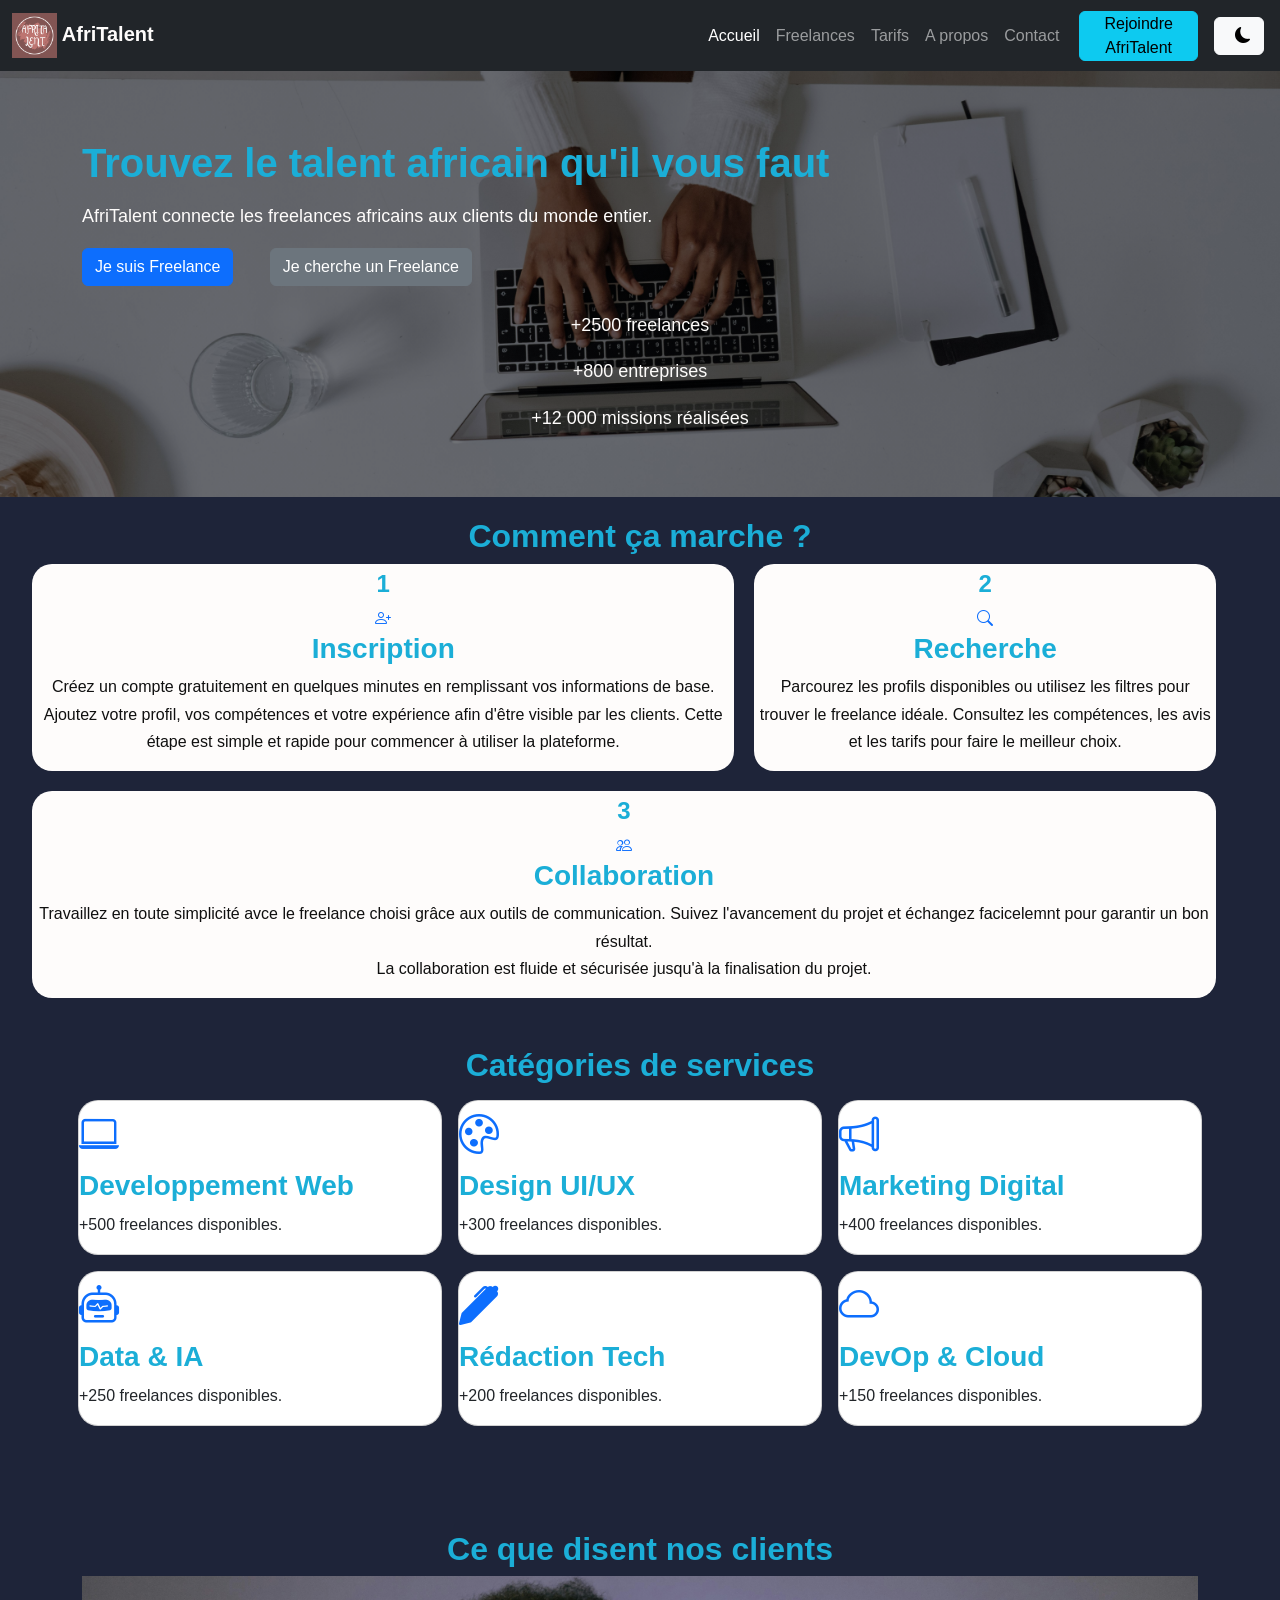
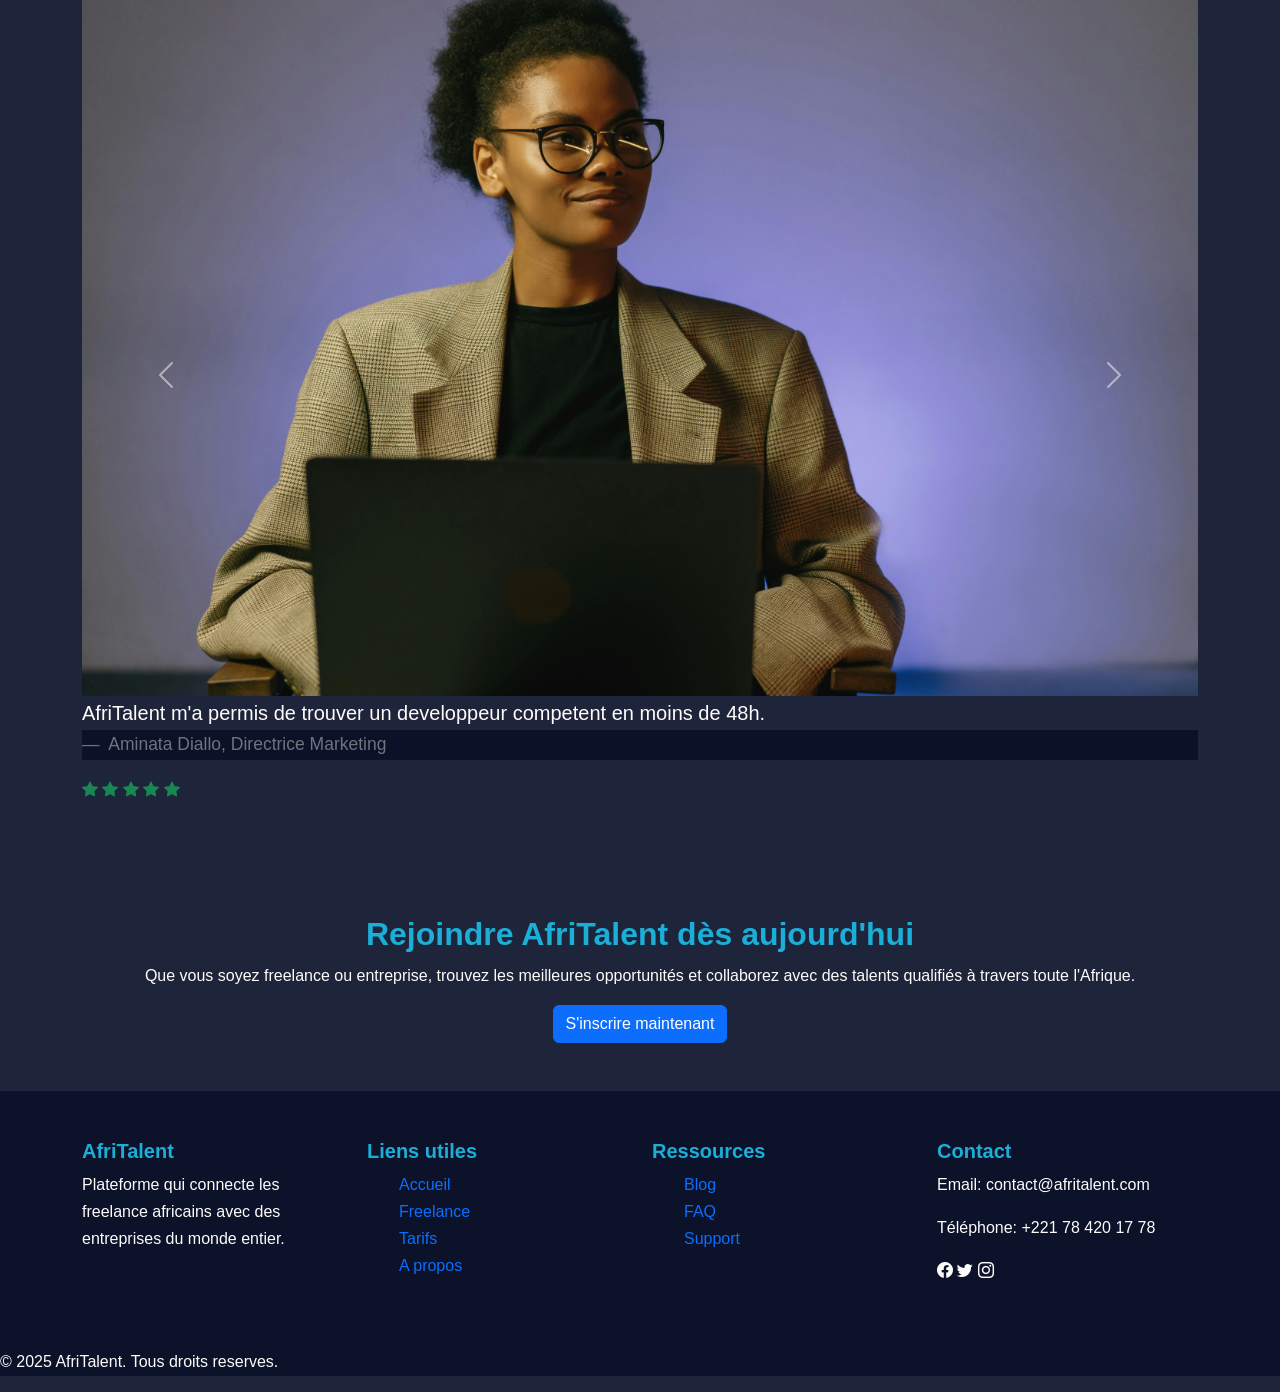
==== commit a9061d24: "JS : dark mode avec localStorage, navbar dynamique au scroll" ====
--- a/index.html
+++ b/index.html
@@ -20,7 +20,7 @@
     <!-- Le contenu de la page sera ajoute ici --> 
     <!-- Navigation Bootstrap commune a toutes les pages --> 
     <header class="header1">
-        <nav class="navbar navbar-expand-lg navbar-dark bg-dark fixed-top"> 
+        <nav id="navbar" class="navbar navbar-expand-lg navbar-dark bg-dark fixed-top"> 
             <div class="container"> 
                 <!-- <img src="images/logo2.png" alt="Logo AfriTalent" width="25"> -->
                 <a class="navbar-brand" href="index.html"><img src="images/logo2.png" alt="Logo AfriTalent" width="45">
@@ -49,6 +49,11 @@
                 </div> 
             </div> 
             <a href="#" class="btn btn-info p-0">Rejoindre AfriTalent</a>
+
+            <!-- Le toggle Dark/Light Mode fonctionnel depuis la navbar -->
+            <button id="btn_toggle" class="btn btn-light">
+                <i class="bi bi-moon-fill ms-2"></i>
+            </button>
         </nav>
     </header> 
     <!-- Contenu principal --> 
@@ -257,6 +262,10 @@
                 <a href="contact.html" class="btn btn-primary">S'inscrire maintenant</a>
             </div>
         </section>
+        <!-- Le bouton « Retour en haut » qui apparaît au scroll -->
+        <button id="btn-retour">
+           <i class="bi bi-arrow-up-square"></i>
+        </button>
     </main>
 
     <!-- Pied de page --> 
--- a/css/style.css
+++ b/css/style.css
@@ -332,6 +332,9 @@
         padding-top: 2.3em;
         font-size: 14px;
     }
+    .container-hist .text-hist{
+        width: 90%;
+    }
     .container-hist img{
     width: 90%;
     border-radius: 20px;
@@ -346,7 +349,7 @@
         width: 100%;
     }
     body iframe{
-        width: 100%;
+        width: 80%;
     }
 }
 
@@ -383,4 +386,24 @@
         gap: var(--espace);
     }
 
-}+}
+
+/* Le toggle Dark/Light Mode fonctionnel depuis la navbar */
+#btn_toggle{
+    margin: 0 1em;
+}
+
+/* La navbar qui change de style au scroll (fond, ombre, effet shrink) */
+.nav-scroll{
+    background-color: var(--couleur_fond) !important;
+    box-shadow: 0 2px 8px rgba(0, 0, 0, 0.2);
+    color: var(--couleur_text);
+}
+/* <!-- Le bouton « Retour en haut » qui apparaît au scroll --> */
+#btn-retour i{
+    position: fixed;
+    bottom: var(--espace);
+    right: var(--espace);    
+    color: var(--couleur_titre);
+    font-size: 2.3em;
+}
